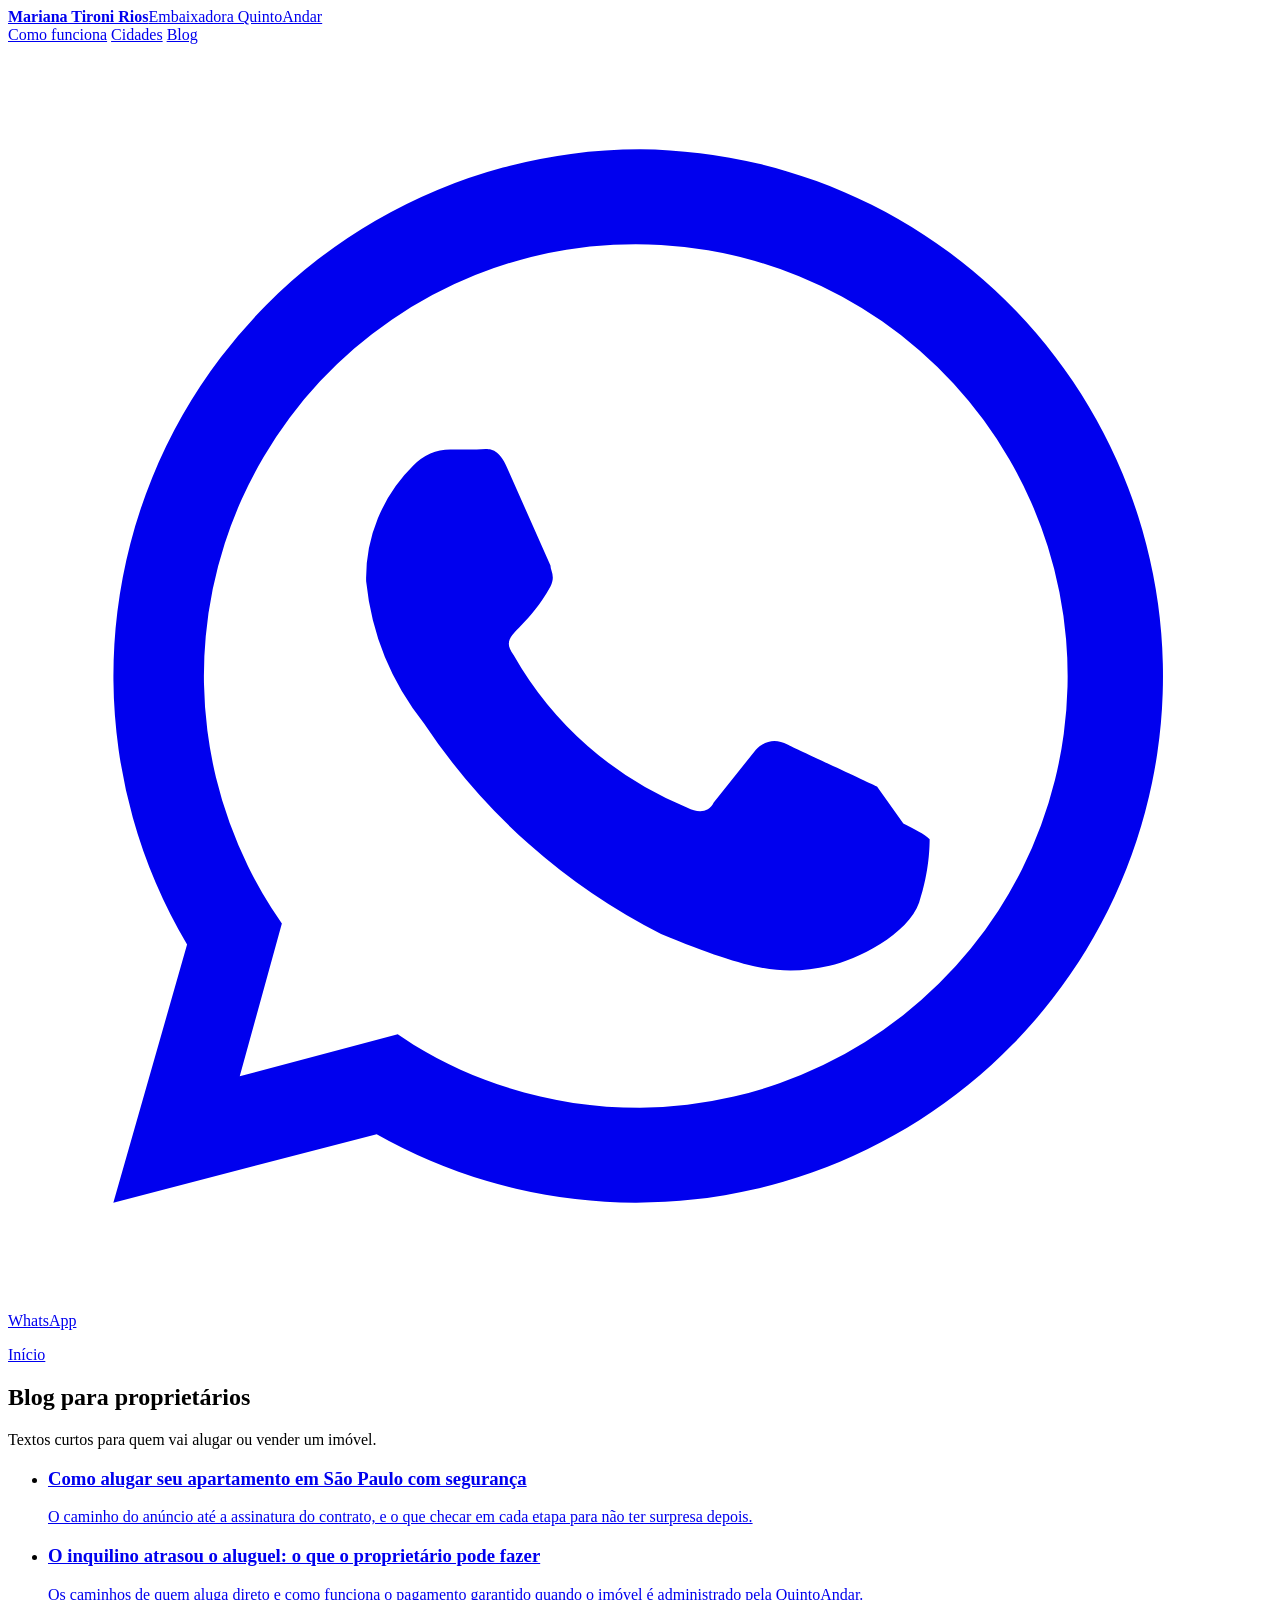
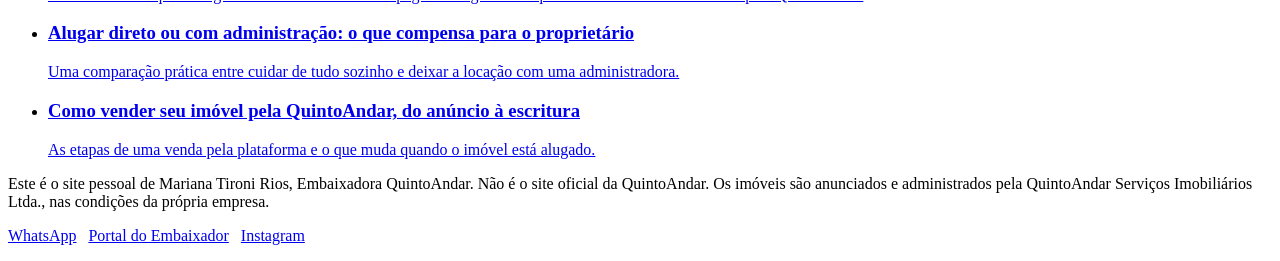
==== index.html @ f1003db9 "Add files via upload" ====
<!DOCTYPE html>
<html lang="pt-BR">
<head>
<meta charset="utf-8">
<meta name="viewport" content="width=device-width, initial-scale=1">
<title>Blog para proprietários | Mariana Tironi</title>
<meta name="description" content="Dicas para alugar ou vender seu imóvel com segurança.">
<link rel="canonical" href="https://marianatironi-imoveis.github.io/blog/">
<meta property="og:type" content="website">
<meta property="og:title" content="Blog para proprietários | Mariana Tironi">
<meta property="og:description" content="Dicas para alugar ou vender seu imóvel com segurança.">
<meta property="og:url" content="https://marianatironi-imoveis.github.io/blog/">
<meta property="og:image" content="https://marianatironi-imoveis.github.io/img/og.jpg">
<meta property="og:locale" content="pt_BR">
<link rel="preconnect" href="https://fonts.googleapis.com">
<link rel="preconnect" href="https://fonts.gstatic.com" crossorigin>
<link href="https://fonts.googleapis.com/css2?family=Poppins:wght@400;600;700&display=swap" rel="stylesheet">
<link rel="stylesheet" href="../css/style.css">
</head>
<body>
<header class="topo">
  <div class="wrap">
    <a class="marca" href="../index.html"><strong>Mariana Tironi Rios</strong><span>Embaixadora QuintoAndar</span></a>
    <nav class="menu" aria-label="Principal">
      <a href="../index.html#como-funciona">Como funciona</a>
      <a href="../index.html#cidades">Cidades</a>
      <a href="../blog/index.html">Blog</a>
      <a class="botao botao-zap" href="https://wa.me/5511995204993?text=Oi%20Mariana%2C%20vi%20seu%20site%20e%20quero%20falar%20sobre%20o%20meu%20im%C3%B3vel." target="_blank" rel="noopener"><svg viewBox="0 0 24 24" aria-hidden="true" fill="currentColor"><path d="M12 2a10 10 0 0 0-8.6 15.1L2 22l5-1.3A10 10 0 1 0 12 2Zm0 18.2c-1.5 0-3-.4-4.3-1.2l-.3-.2-3 .8.8-2.9-.2-.3A8.2 8.2 0 1 1 12 20.2Zm4.5-6.1c-.2-.1-1.5-.7-1.7-.8-.2-.1-.4-.1-.6.1l-.8 1c-.1.2-.3.2-.5.1a6.7 6.7 0 0 1-3.3-2.9c-.3-.4.2-.4.7-1.3.1-.2 0-.3 0-.4l-.8-1.8c-.2-.5-.4-.4-.6-.4h-.5a1 1 0 0 0-.7.3 3 3 0 0 0-.9 2.2 5.2 5.2 0 0 0 1.1 2.7 11.8 11.8 0 0 0 4.5 4c1.7.7 2.3.8 3.2.6.5-.1 1.5-.6 1.7-1.2.2-.6.2-1.1.2-1.2-.1-.1-.3-.2-.5-.3Z"/></svg>WhatsApp</a>
    </nav>
  </div>
</header>
<main>

<section class="pagina">
  <div class="wrap">
    <p class="trilha"><a href="../index.html">Início</a></p>
    <h1>Blog para proprietários</h1>
    <p class="intro">Textos curtos para quem vai alugar ou vender um imóvel.</p>
    <ul class="artigos" style="grid-template-columns:1fr">
      <li><a href="como-alugar-apartamento-sao-paulo.html"><h3>Como alugar seu apartamento em São Paulo com segurança</h3><p>O caminho do anúncio até a assinatura do contrato, e o que checar em cada etapa para não ter surpresa depois.</p></a></li>
      <li><a href="inquilino-atrasou-aluguel-o-que-fazer.html"><h3>O inquilino atrasou o aluguel: o que o proprietário pode fazer</h3><p>Os caminhos de quem aluga direto e como funciona o pagamento garantido quando o imóvel é administrado pela QuintoAndar.</p></a></li>
      <li><a href="alugar-direto-ou-com-administracao.html"><h3>Alugar direto ou com administração: o que compensa para o proprietário</h3><p>Uma comparação prática entre cuidar de tudo sozinho e deixar a locação com uma administradora.</p></a></li>
      <li><a href="como-vender-imovel-quintoandar.html"><h3>Como vender seu imóvel pela QuintoAndar, do anúncio à escritura</h3><p>As etapas de uma venda pela plataforma e o que muda quando o imóvel está alugado.</p></a></li>
    </ul>
  </div>
</section>

</main>
<footer class="rodape">
  <div class="wrap">
    <p>Este é o site pessoal de Mariana Tironi Rios, Embaixadora QuintoAndar. Não é o site oficial da QuintoAndar. Os imóveis são anunciados e administrados pela QuintoAndar Serviços Imobiliários Ltda., nas condições da própria empresa.</p>
    <p><a href="https://wa.me/5511995204993?text=Oi%20Mariana%2C%20vi%20seu%20site%20e%20quero%20falar%20sobre%20o%20meu%20im%C3%B3vel." target="_blank" rel="noopener">WhatsApp</a> &nbsp; <a href="https://portalembaixador.quintoandar.com.br/cartaovisitas/maritironirios-4036252" target="_blank" rel="noopener">Portal do Embaixador</a> &nbsp; <a href="https://www.instagram.com/maritironi.marcadoimob/" target="_blank" rel="noopener">Instagram</a></p>
  </div>
</footer>
</body>
</html>
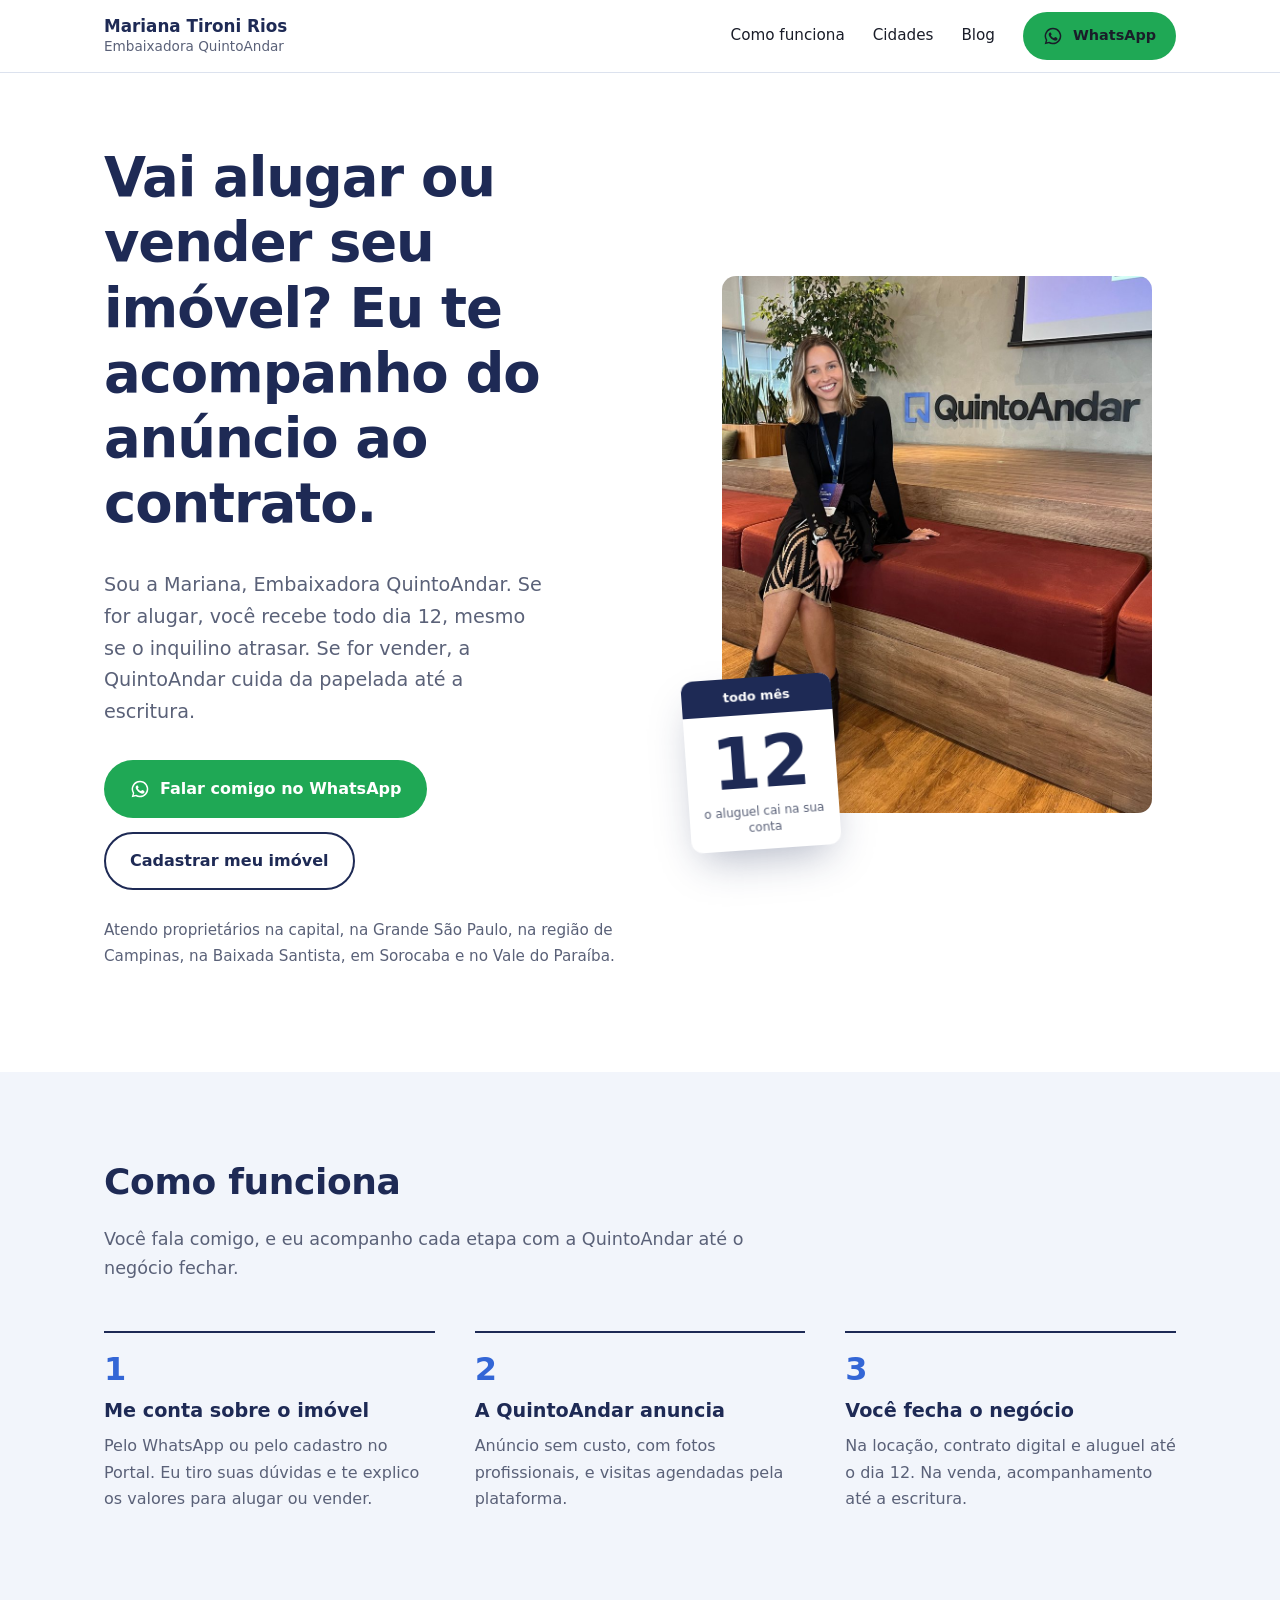
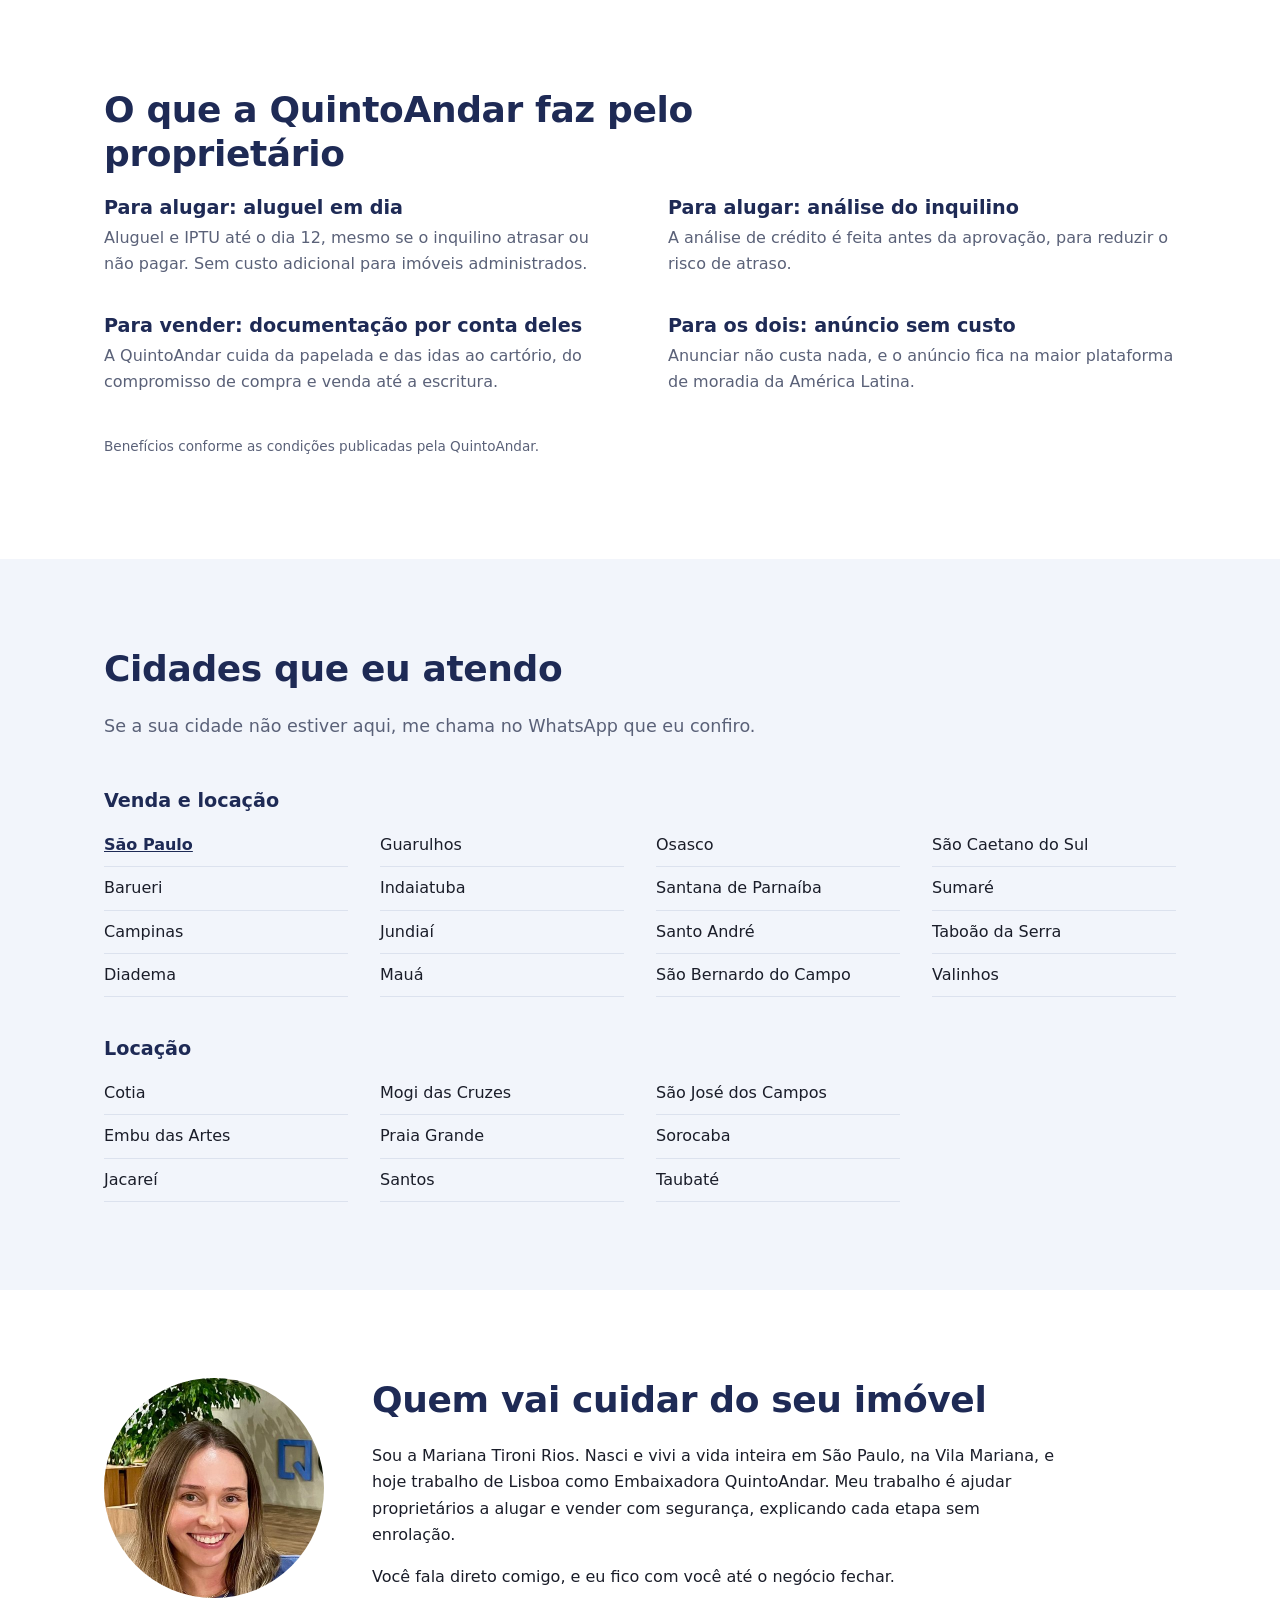
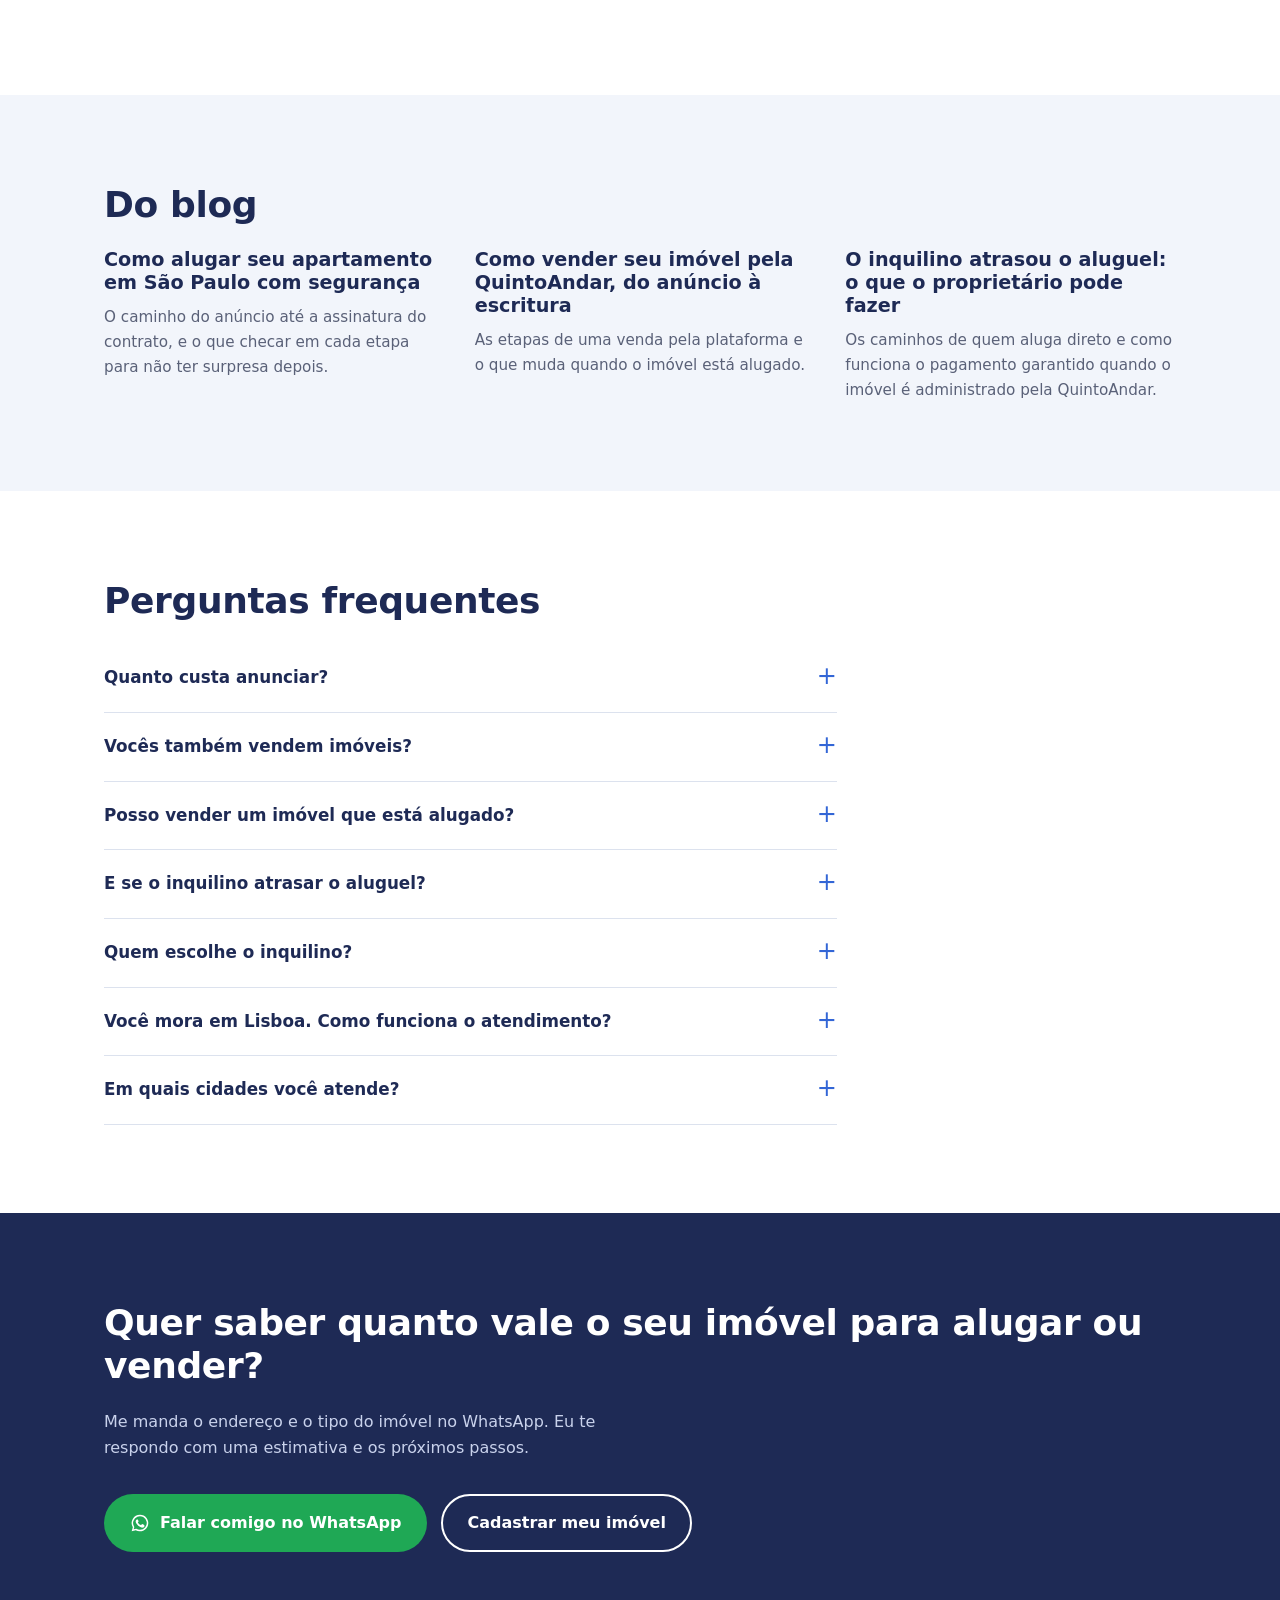
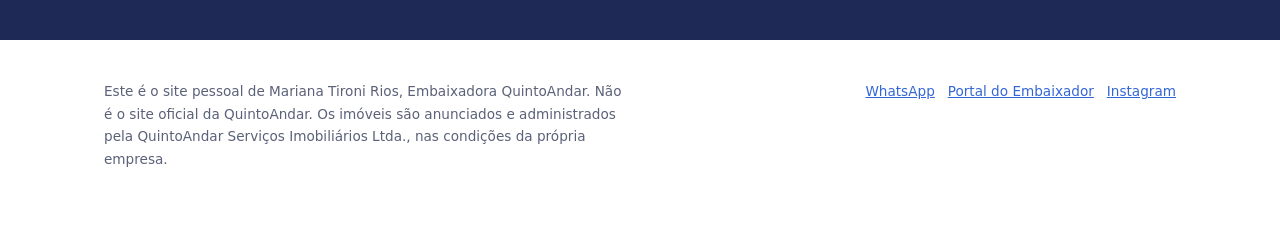
==== commit b6958447: "Add files via upload" ====
--- a/index.html
+++ b/index.html
@@ -3,45 +3,164 @@
 <head>
 <meta charset="utf-8">
 <meta name="viewport" content="width=device-width, initial-scale=1">
-<title>Blog para proprietários | Mariana Tironi</title>
-<meta name="description" content="Dicas para alugar ou vender seu imóvel com segurança.">
-<link rel="canonical" href="https://marianatironi-imoveis.github.io/blog/">
+<title>Alugar ou vender seu imóvel em SP | Mariana, Embaixadora QuintoAndar</title>
+<meta name="description" content="Alugue com pagamento garantido todo dia 12 ou venda com a documentação por conta da QuintoAndar. Atendimento direto pelo WhatsApp com a Mariana, Embaixadora QuintoAndar.">
+<link rel="canonical" href="https://marianatironi-imoveis.github.io/">
 <meta property="og:type" content="website">
-<meta property="og:title" content="Blog para proprietários | Mariana Tironi">
-<meta property="og:description" content="Dicas para alugar ou vender seu imóvel com segurança.">
-<meta property="og:url" content="https://marianatironi-imoveis.github.io/blog/">
-<meta property="og:image" content="https://marianatironi-imoveis.github.io/img/og.jpg">
+<meta property="og:title" content="Alugar ou vender seu imóvel em SP | Mariana, Embaixadora QuintoAndar">
+<meta property="og:description" content="Alugue com pagamento garantido todo dia 12 ou venda com a documentação por conta da QuintoAndar. Atendimento direto pelo WhatsApp com a Mariana, Embaixadora QuintoAndar.">
+<meta property="og:url" content="https://marianatironi-imoveis.github.io/">
+<meta property="og:image" content="https://marianatironi-imoveis.github.io/og.jpg">
 <meta property="og:locale" content="pt_BR">
 <link rel="preconnect" href="https://fonts.googleapis.com">
 <link rel="preconnect" href="https://fonts.gstatic.com" crossorigin>
 <link href="https://fonts.googleapis.com/css2?family=Poppins:wght@400;600;700&display=swap" rel="stylesheet">
-<link rel="stylesheet" href="../css/style.css">
+<link rel="stylesheet" href="style.css">
+<script type="application/ld+json">{"@context": "https://schema.org", "@type": "FAQPage", "mainEntity": [{"@type": "Question", "name": "Quanto custa anunciar?", "acceptedAnswer": {"@type": "Answer", "text": "Anunciar não custa nada, nem para alugar nem para vender. Na locação, a QuintoAndar só cobra depois que o contrato é assinado. Te passo os valores exatos do seu caso antes de qualquer decisão."}}, {"@type": "Question", "name": "Vocês também vendem imóveis?", "acceptedAnswer": {"@type": "Answer", "text": "Sim. Nas cidades de venda e locação da lista, você pode anunciar o imóvel para venda. A QuintoAndar acompanha a negociação e cuida da documentação até a escritura."}}, {"@type": "Question", "name": "Posso vender um imóvel que está alugado?", "acceptedAnswer": {"@type": "Answer", "text": "Pode. A Lei do Inquilinato exige que o inquilino seja avisado por escrito e tenha a preferência de compra nas mesmas condições. Ele tem 30 dias para responder."}}, {"@type": "Question", "name": "E se o inquilino atrasar o aluguel?", "acceptedAnswer": {"@type": "Answer", "text": "Com o imóvel administrado pela QuintoAndar, você recebe o aluguel e o IPTU até o dia 12 de cada mês, mesmo que o inquilino atrase ou não pague. A cobrança fica com a QuintoAndar."}}, {"@type": "Question", "name": "Quem escolhe o inquilino?", "acceptedAnswer": {"@type": "Answer", "text": "A QuintoAndar faz a análise de crédito de quem se interessa pelo imóvel. Você acompanha as propostas e decide."}}, {"@type": "Question", "name": "Você mora em Lisboa. Como funciona o atendimento?", "acceptedAnswer": {"@type": "Answer", "text": "Todo o processo da QuintoAndar é digital, e eu atendo pelo WhatsApp. As fotos, as visitas e a vistoria são feitas pela equipe da QuintoAndar na sua cidade."}}, {"@type": "Question", "name": "Em quais cidades você atende?", "acceptedAnswer": {"@type": "Answer", "text": "No estado de São Paulo: a capital, a Grande São Paulo, a região de Campinas, a Baixada Santista, Sorocaba e o Vale do Paraíba. A lista completa, separada entre venda e locação, está nesta página."}}]}</script>
+<script type="application/ld+json">{"@context": "https://schema.org", "@type": "Person", "name": "Mariana Tironi Rios", "jobTitle": "Embaixadora QuintoAndar", "url": "https://marianatironi-imoveis.github.io/", "image": "https://marianatironi-imoveis.github.io/mariana-rosto.jpg", "sameAs": ["https://www.instagram.com/maritironi.marcadoimob/"], "areaServed": ["São Paulo", "Barueri", "Campinas", "Diadema", "Guarulhos", "Indaiatuba", "Jundiaí", "Mauá", "Osasco", "Santana de Parnaíba", "Santo André", "São Bernardo do Campo", "São Caetano do Sul", "Sumaré", "Taboão da Serra", "Valinhos", "Cotia", "Embu das Artes", "Jacareí", "Mogi das Cruzes", "Praia Grande", "Santos", "São José dos Campos", "Sorocaba", "Taubaté"]}</script>
 </head>
 <body>
 <header class="topo">
   <div class="wrap">
-    <a class="marca" href="../index.html"><strong>Mariana Tironi Rios</strong><span>Embaixadora QuintoAndar</span></a>
+    <a class="marca" href="index.html"><strong>Mariana Tironi Rios</strong><span>Embaixadora QuintoAndar</span></a>
     <nav class="menu" aria-label="Principal">
-      <a href="../index.html#como-funciona">Como funciona</a>
-      <a href="../index.html#cidades">Cidades</a>
-      <a href="../blog/index.html">Blog</a>
+      <a href="index.html#como-funciona">Como funciona</a>
+      <a href="index.html#cidades">Cidades</a>
+      <a href="blog.html">Blog</a>
       <a class="botao botao-zap" href="https://wa.me/5511995204993?text=Oi%20Mariana%2C%20vi%20seu%20site%20e%20quero%20falar%20sobre%20o%20meu%20im%C3%B3vel." target="_blank" rel="noopener"><svg viewBox="0 0 24 24" aria-hidden="true" fill="currentColor"><path d="M12 2a10 10 0 0 0-8.6 15.1L2 22l5-1.3A10 10 0 1 0 12 2Zm0 18.2c-1.5 0-3-.4-4.3-1.2l-.3-.2-3 .8.8-2.9-.2-.3A8.2 8.2 0 1 1 12 20.2Zm4.5-6.1c-.2-.1-1.5-.7-1.7-.8-.2-.1-.4-.1-.6.1l-.8 1c-.1.2-.3.2-.5.1a6.7 6.7 0 0 1-3.3-2.9c-.3-.4.2-.4.7-1.3.1-.2 0-.3 0-.4l-.8-1.8c-.2-.5-.4-.4-.6-.4h-.5a1 1 0 0 0-.7.3 3 3 0 0 0-.9 2.2 5.2 5.2 0 0 0 1.1 2.7 11.8 11.8 0 0 0 4.5 4c1.7.7 2.3.8 3.2.6.5-.1 1.5-.6 1.7-1.2.2-.6.2-1.1.2-1.2-.1-.1-.3-.2-.5-.3Z"/></svg>WhatsApp</a>
     </nav>
   </div>
 </header>
 <main>
 
-<section class="pagina">
+<section class="abertura">
   <div class="wrap">
-    <p class="trilha"><a href="../index.html">Início</a></p>
-    <h1>Blog para proprietários</h1>
-    <p class="intro">Textos curtos para quem vai alugar ou vender um imóvel.</p>
-    <ul class="artigos" style="grid-template-columns:1fr">
-      <li><a href="como-alugar-apartamento-sao-paulo.html"><h3>Como alugar seu apartamento em São Paulo com segurança</h3><p>O caminho do anúncio até a assinatura do contrato, e o que checar em cada etapa para não ter surpresa depois.</p></a></li>
-      <li><a href="inquilino-atrasou-aluguel-o-que-fazer.html"><h3>O inquilino atrasou o aluguel: o que o proprietário pode fazer</h3><p>Os caminhos de quem aluga direto e como funciona o pagamento garantido quando o imóvel é administrado pela QuintoAndar.</p></a></li>
-      <li><a href="alugar-direto-ou-com-administracao.html"><h3>Alugar direto ou com administração: o que compensa para o proprietário</h3><p>Uma comparação prática entre cuidar de tudo sozinho e deixar a locação com uma administradora.</p></a></li>
-      <li><a href="como-vender-imovel-quintoandar.html"><h3>Como vender seu imóvel pela QuintoAndar, do anúncio à escritura</h3><p>As etapas de uma venda pela plataforma e o que muda quando o imóvel está alugado.</p></a></li>
+    <div>
+      <h1>Vai alugar ou vender seu imóvel? Eu te acompanho do anúncio ao contrato.</h1>
+      <p class="lead">Sou a Mariana, Embaixadora QuintoAndar. Se for alugar, você recebe todo dia 12, mesmo se o inquilino atrasar. Se for vender, a QuintoAndar cuida da papelada até a escritura.</p>
+      <div class="acoes">
+      <a class="botao botao-zap" href="https://wa.me/5511995204993?text=Oi%20Mariana%2C%20vi%20seu%20site%20e%20quero%20falar%20sobre%20o%20meu%20im%C3%B3vel." target="_blank" rel="noopener"><svg viewBox="0 0 24 24" aria-hidden="true" fill="currentColor"><path d="M12 2a10 10 0 0 0-8.6 15.1L2 22l5-1.3A10 10 0 1 0 12 2Zm0 18.2c-1.5 0-3-.4-4.3-1.2l-.3-.2-3 .8.8-2.9-.2-.3A8.2 8.2 0 1 1 12 20.2Zm4.5-6.1c-.2-.1-1.5-.7-1.7-.8-.2-.1-.4-.1-.6.1l-.8 1c-.1.2-.3.2-.5.1a6.7 6.7 0 0 1-3.3-2.9c-.3-.4.2-.4.7-1.3.1-.2 0-.3 0-.4l-.8-1.8c-.2-.5-.4-.4-.6-.4h-.5a1 1 0 0 0-.7.3 3 3 0 0 0-.9 2.2 5.2 5.2 0 0 0 1.1 2.7 11.8 11.8 0 0 0 4.5 4c1.7.7 2.3.8 3.2.6.5-.1 1.5-.6 1.7-1.2.2-.6.2-1.1.2-1.2-.1-.1-.3-.2-.5-.3Z"/></svg>Falar comigo no WhatsApp</a>
+      <a class="botao botao-portal" href="https://portalembaixador.quintoandar.com.br/cartaovisitas/maritironirios-4036252" target="_blank" rel="noopener">Cadastrar meu imóvel</a>
+    </div>
+      <p class="quem">Atendo proprietários na capital, na Grande São Paulo, na região de Campinas, na Baixada Santista, em Sorocaba e no Vale do Paraíba.</p>
+    </div>
+    <figure class="retrato">
+      <img src="mariana.jpg" alt="Mariana Tironi Rios, Embaixadora QuintoAndar" width="900" height="1125">
+      <div class="folhinha" aria-hidden="true">
+        <div class="mes">todo mês</div>
+        <div class="dia">12</div>
+        <div class="nota">o aluguel cai na sua conta</div>
+      </div>
+    </figure>
+  </div>
+</section>
+
+<section class="secao secao-nevoa" id="como-funciona">
+  <div class="wrap">
+    <h2>Como funciona</h2>
+    <p class="intro">Você fala comigo, e eu acompanho cada etapa com a QuintoAndar até o negócio fechar.</p>
+    <ol class="passos">
+      <li><h3>Me conta sobre o imóvel</h3><p>Pelo WhatsApp ou pelo cadastro no Portal. Eu tiro suas dúvidas e te explico os valores para alugar ou vender.</p></li>
+      <li><h3>A QuintoAndar anuncia</h3><p>Anúncio sem custo, com fotos profissionais, e visitas agendadas pela plataforma.</p></li>
+      <li><h3>Você fecha o negócio</h3><p>Na locação, contrato digital e aluguel até o dia 12. Na venda, acompanhamento até a escritura.</p></li>
+    </ol>
+  </div>
+</section>
+
+<section class="secao">
+  <div class="wrap">
+    <h2>O que a QuintoAndar faz pelo proprietário</h2>
+    <ul class="beneficios">
+      <li><h3>Para alugar: aluguel em dia</h3><p>Aluguel e IPTU até o dia 12, mesmo se o inquilino atrasar ou não pagar. Sem custo adicional para imóveis administrados.</p></li>
+      <li><h3>Para alugar: análise do inquilino</h3><p>A análise de crédito é feita antes da aprovação, para reduzir o risco de atraso.</p></li>
+      <li><h3>Para vender: documentação por conta deles</h3><p>A QuintoAndar cuida da papelada e das idas ao cartório, do compromisso de compra e venda até a escritura.</p></li>
+      <li><h3>Para os dois: anúncio sem custo</h3><p>Anunciar não custa nada, e o anúncio fica na maior plataforma de moradia da América Latina.</p></li>
     </ul>
+    <p class="fonte">Benefícios conforme as condições publicadas pela QuintoAndar.</p>
+  </div>
+</section>
+
+<section class="secao secao-nevoa" id="cidades">
+  <div class="wrap">
+    <h2>Cidades que eu atendo</h2>
+    <p class="intro">Se a sua cidade não estiver aqui, me chama no WhatsApp que eu confiro.</p>
+    <h3>Venda e locação</h3>
+    <ul class="cidades">
+        <li><a href="sao-paulo.html">São Paulo</a></li>
+        <li>Barueri</li>
+        <li>Campinas</li>
+        <li>Diadema</li>
+        <li>Guarulhos</li>
+        <li>Indaiatuba</li>
+        <li>Jundiaí</li>
+        <li>Mauá</li>
+        <li>Osasco</li>
+        <li>Santana de Parnaíba</li>
+        <li>Santo André</li>
+        <li>São Bernardo do Campo</li>
+        <li>São Caetano do Sul</li>
+        <li>Sumaré</li>
+        <li>Taboão da Serra</li>
+        <li>Valinhos</li>
+    </ul>
+    <h3 style="margin-top:40px">Locação</h3>
+    <ul class="cidades">
+        <li>Cotia</li>
+        <li>Embu das Artes</li>
+        <li>Jacareí</li>
+        <li>Mogi das Cruzes</li>
+        <li>Praia Grande</li>
+        <li>Santos</li>
+        <li>São José dos Campos</li>
+        <li>Sorocaba</li>
+        <li>Taubaté</li>
+    </ul>
+  </div>
+</section>
+
+<section class="secao sobre">
+  <div class="wrap">
+    <img src="mariana-rosto.jpg" alt="" width="220" height="220">
+    <div class="texto">
+      <h2>Quem vai cuidar do seu imóvel</h2>
+      <p>Sou a Mariana Tironi Rios. Nasci e vivi a vida inteira em São Paulo, na Vila Mariana, e hoje trabalho de Lisboa como Embaixadora QuintoAndar. Meu trabalho é ajudar proprietários a alugar e vender com segurança, explicando cada etapa sem enrolação.</p>
+      <p>Você fala direto comigo, e eu fico com você até o negócio fechar.</p>
+    </div>
+  </div>
+</section>
+
+<section class="secao secao-nevoa">
+  <div class="wrap">
+    <h2>Do blog</h2>
+    <ul class="artigos">
+        <li><a href="como-alugar-apartamento-sao-paulo.html"><h3>Como alugar seu apartamento em São Paulo com segurança</h3><p>O caminho do anúncio até a assinatura do contrato, e o que checar em cada etapa para não ter surpresa depois.</p></a></li>
+        <li><a href="como-vender-imovel-quintoandar.html"><h3>Como vender seu imóvel pela QuintoAndar, do anúncio à escritura</h3><p>As etapas de uma venda pela plataforma e o que muda quando o imóvel está alugado.</p></a></li>
+        <li><a href="inquilino-atrasou-aluguel-o-que-fazer.html"><h3>O inquilino atrasou o aluguel: o que o proprietário pode fazer</h3><p>Os caminhos de quem aluga direto e como funciona o pagamento garantido quando o imóvel é administrado pela QuintoAndar.</p></a></li>
+    </ul>
+  </div>
+</section>
+
+<section class="secao perguntas">
+  <div class="wrap">
+    <h2>Perguntas frequentes</h2>
+      <details><summary>Quanto custa anunciar?</summary><p>Anunciar não custa nada, nem para alugar nem para vender. Na locação, a QuintoAndar só cobra depois que o contrato é assinado. Te passo os valores exatos do seu caso antes de qualquer decisão.</p></details>
+      <details><summary>Vocês também vendem imóveis?</summary><p>Sim. Nas cidades de venda e locação da lista, você pode anunciar o imóvel para venda. A QuintoAndar acompanha a negociação e cuida da documentação até a escritura.</p></details>
+      <details><summary>Posso vender um imóvel que está alugado?</summary><p>Pode. A Lei do Inquilinato exige que o inquilino seja avisado por escrito e tenha a preferência de compra nas mesmas condições. Ele tem 30 dias para responder.</p></details>
+      <details><summary>E se o inquilino atrasar o aluguel?</summary><p>Com o imóvel administrado pela QuintoAndar, você recebe o aluguel e o IPTU até o dia 12 de cada mês, mesmo que o inquilino atrase ou não pague. A cobrança fica com a QuintoAndar.</p></details>
+      <details><summary>Quem escolhe o inquilino?</summary><p>A QuintoAndar faz a análise de crédito de quem se interessa pelo imóvel. Você acompanha as propostas e decide.</p></details>
+      <details><summary>Você mora em Lisboa. Como funciona o atendimento?</summary><p>Todo o processo da QuintoAndar é digital, e eu atendo pelo WhatsApp. As fotos, as visitas e a vistoria são feitas pela equipe da QuintoAndar na sua cidade.</p></details>
+      <details><summary>Em quais cidades você atende?</summary><p>No estado de São Paulo: a capital, a Grande São Paulo, a região de Campinas, a Baixada Santista, Sorocaba e o Vale do Paraíba. A lista completa, separada entre venda e locação, está nesta página.</p></details>
+  </div>
+</section>
+
+<section class="final">
+  <div class="wrap">
+    <h2>Quer saber quanto vale o seu imóvel para alugar ou vender?</h2>
+    <p>Me manda o endereço e o tipo do imóvel no WhatsApp. Eu te respondo com uma estimativa e os próximos passos.</p>
+    <div class="acoes">
+      <a class="botao botao-zap" href="https://wa.me/5511995204993?text=Oi%20Mariana%2C%20quero%20saber%20quanto%20vale%20meu%20im%C3%B3vel." target="_blank" rel="noopener"><svg viewBox="0 0 24 24" aria-hidden="true" fill="currentColor"><path d="M12 2a10 10 0 0 0-8.6 15.1L2 22l5-1.3A10 10 0 1 0 12 2Zm0 18.2c-1.5 0-3-.4-4.3-1.2l-.3-.2-3 .8.8-2.9-.2-.3A8.2 8.2 0 1 1 12 20.2Zm4.5-6.1c-.2-.1-1.5-.7-1.7-.8-.2-.1-.4-.1-.6.1l-.8 1c-.1.2-.3.2-.5.1a6.7 6.7 0 0 1-3.3-2.9c-.3-.4.2-.4.7-1.3.1-.2 0-.3 0-.4l-.8-1.8c-.2-.5-.4-.4-.6-.4h-.5a1 1 0 0 0-.7.3 3 3 0 0 0-.9 2.2 5.2 5.2 0 0 0 1.1 2.7 11.8 11.8 0 0 0 4.5 4c1.7.7 2.3.8 3.2.6.5-.1 1.5-.6 1.7-1.2.2-.6.2-1.1.2-1.2-.1-.1-.3-.2-.5-.3Z"/></svg>Falar comigo no WhatsApp</a>
+      <a class="botao botao-portal" href="https://portalembaixador.quintoandar.com.br/cartaovisitas/maritironirios-4036252" target="_blank" rel="noopener">Cadastrar meu imóvel</a>
+    </div>
   </div>
 </section>
 
--- a/style.css
+++ b/style.css
@@ -0,0 +1,172 @@
+/* Paleta: troque --azul pelo azul oficial do material QuintoAndar quando tivermos o hex */
+:root {
+  --marinho: #1E2A55;
+  --azul: #3366D6;
+  --nevoa: #F2F5FB;
+  --linha: #DCE2EE;
+  --tinta: #1A1D29;
+  --cinza: #5A6178;
+  --branco: #FFFFFF;
+  --zap: #1FA855;
+  --raio: 14px;
+  --largura: 1120px;
+}
+
+*, *::before, *::after { box-sizing: border-box; }
+
+html { scroll-behavior: smooth; }
+@media (prefers-reduced-motion: reduce) { html { scroll-behavior: auto; } }
+
+body {
+  margin: 0;
+  font-family: "Poppins", system-ui, sans-serif;
+  font-size: 1rem;
+  line-height: 1.65;
+  color: var(--tinta);
+  background: var(--branco);
+}
+
+img { max-width: 100%; display: block; }
+a { color: var(--azul); }
+a:focus-visible, button:focus-visible, summary:focus-visible {
+  outline: 3px solid var(--azul);
+  outline-offset: 3px;
+  border-radius: 6px;
+}
+
+.wrap { max-width: var(--largura); margin: 0 auto; padding: 0 24px; }
+.texto { max-width: 68ch; }
+
+h1, h2, h3 { font-weight: 600; line-height: 1.2; color: var(--marinho); margin: 0 0 .6em; }
+h1 { font-size: clamp(2rem, 4.6vw, 3.4rem); letter-spacing: -.02em; }
+h2 { font-size: clamp(1.6rem, 3vw, 2.25rem); letter-spacing: -.01em; }
+h3 { font-size: 1.2rem; }
+p { margin: 0 0 1em; }
+
+/* Cabeçalho */
+.topo { border-bottom: 1px solid var(--linha); background: var(--branco); }
+.topo .wrap { display: flex; align-items: center; justify-content: space-between; gap: 24px; min-height: 72px; }
+.marca { text-decoration: none; color: var(--marinho); line-height: 1.2; }
+.marca strong { display: block; font-weight: 600; font-size: 1.05rem; }
+.marca span { font-size: .85rem; color: var(--cinza); }
+.menu { display: flex; align-items: center; gap: 28px; }
+.menu a { color: var(--tinta); text-decoration: none; font-size: .95rem; }
+.menu a:hover { color: var(--azul); }
+@media (max-width: 760px) { .menu a:not(.botao) { display: none; } }
+
+/* Botões */
+.botao {
+  display: inline-flex; align-items: center; gap: 10px;
+  padding: 14px 24px; border-radius: 999px;
+  font-weight: 600; font-size: 1rem; text-decoration: none;
+  border: 2px solid transparent;
+  transition: background-color .15s, color .15s;
+}
+.botao-zap { background: var(--zap); color: var(--branco); }
+.botao-zap:hover { background: #178a45; }
+.botao-portal { background: transparent; color: var(--marinho); border-color: var(--marinho); }
+.botao-portal:hover { background: var(--marinho); color: var(--branco); }
+.menu .botao { padding: 10px 18px; font-size: .9rem; }
+.botao svg { width: 20px; height: 20px; flex: none; }
+
+/* Topo da página */
+.abertura { padding: 72px 0 88px; }
+.abertura .wrap { display: grid; grid-template-columns: 1.1fr .9fr; gap: 64px; align-items: center; }
+.abertura p.lead { font-size: 1.2rem; color: var(--cinza); max-width: 36ch; }
+.acoes { display: flex; flex-wrap: wrap; gap: 14px; margin-top: 32px; }
+.quem { font-size: .95rem; color: var(--cinza); margin-top: 28px; }
+@media (max-width: 860px) {
+  .abertura { padding: 40px 0 64px; }
+  .abertura .wrap { grid-template-columns: 1fr; gap: 48px; }
+}
+
+.retrato { position: relative; margin: 0 24px 40px 0; }
+.retrato img { width: 100%; height: auto; aspect-ratio: 4 / 5; object-fit: cover; border-radius: var(--raio); background: var(--nevoa); }
+
+/* O elemento de destaque: a folhinha do dia 12 */
+.folhinha {
+  position: absolute; left: -36px; bottom: -36px;
+  width: 150px; background: var(--branco);
+  border-radius: 12px; overflow: hidden;
+  box-shadow: 0 18px 40px -12px rgba(30, 42, 85, .35);
+  transform: rotate(-4deg);
+  text-align: center;
+  animation: chega .7s cubic-bezier(.2,.8,.2,1) .3s both;
+}
+.folhinha .mes { background: var(--marinho); color: var(--branco); font-size: .8rem; font-weight: 600; padding: 8px 0; }
+.folhinha .dia { font-size: 4.4rem; font-weight: 700; line-height: 1; color: var(--marinho); padding: 14px 0 4px; }
+.folhinha .nota { font-size: .75rem; color: var(--cinza); padding: 0 12px 14px; line-height: 1.35; }
+@keyframes chega { from { opacity: 0; transform: translateY(16px) rotate(-10deg); } to { opacity: 1; transform: translateY(0) rotate(-4deg); } }
+@media (prefers-reduced-motion: reduce) { .folhinha { animation: none; } }
+@media (max-width: 860px) { .folhinha { left: 12px; bottom: -32px; width: 130px; } .folhinha .dia { font-size: 3.6rem; } }
+
+/* Seções */
+.secao { padding: 88px 0; }
+.secao-nevoa { background: var(--nevoa); }
+.secao > .wrap > h2 { max-width: 24ch; }
+.intro { color: var(--cinza); font-size: 1.1rem; max-width: 60ch; margin-bottom: 48px; }
+
+/* Passos: é uma sequência de verdade, então leva número */
+.passos { list-style: none; padding: 0; margin: 0; display: grid; grid-template-columns: repeat(3, 1fr); gap: 40px; counter-reset: passo; }
+.passos li { counter-increment: passo; border-top: 2px solid var(--marinho); padding-top: 20px; }
+.passos li::before { content: counter(passo); display: block; font-size: 2rem; font-weight: 700; color: var(--azul); line-height: 1; margin-bottom: 14px; }
+.passos p { color: var(--cinza); margin: 0; }
+@media (max-width: 760px) { .passos { grid-template-columns: 1fr; gap: 32px; } }
+
+/* Benefícios: lista em duas colunas, sem cartões */
+.beneficios { list-style: none; padding: 0; margin: 0; display: grid; grid-template-columns: 1fr 1fr; gap: 36px 56px; }
+.beneficios h3 { margin-bottom: .3em; }
+.beneficios p { color: var(--cinza); margin: 0; }
+@media (max-width: 760px) { .beneficios { grid-template-columns: 1fr; } }
+.fonte { font-size: .85rem; color: var(--cinza); margin-top: 40px; }
+
+/* Cidades */
+.cidades { list-style: none; padding: 0; margin: 0; columns: 4 180px; column-gap: 32px; }
+.cidades li { padding: 8px 0; border-bottom: 1px solid var(--linha); break-inside: avoid; }
+.cidades a { color: var(--marinho); font-weight: 600; }
+
+/* Sobre */
+.sobre .wrap { display: grid; grid-template-columns: 220px 1fr; gap: 48px; align-items: start; }
+.sobre img { border-radius: 50%; aspect-ratio: 1; object-fit: cover; width: 220px; height: auto; }
+@media (max-width: 760px) { .sobre .wrap { grid-template-columns: 1fr; } .sobre img { width: 140px; } }
+
+/* Blog */
+.artigos { list-style: none; padding: 0; margin: 0; display: grid; grid-template-columns: repeat(3, 1fr); gap: 40px; }
+.artigos a { text-decoration: none; color: inherit; display: block; }
+.artigos h3 { color: var(--marinho); }
+.artigos a:hover h3 { color: var(--azul); text-decoration: underline; }
+.artigos p { color: var(--cinza); margin: 0; font-size: .95rem; }
+@media (max-width: 860px) { .artigos { grid-template-columns: 1fr; gap: 28px; } }
+
+/* Perguntas */
+.perguntas details { border-bottom: 1px solid var(--linha); padding: 20px 0; max-width: 72ch; }
+.perguntas summary { cursor: pointer; font-weight: 600; color: var(--marinho); font-size: 1.05rem; list-style: none; display: flex; justify-content: space-between; gap: 16px; }
+.perguntas summary::-webkit-details-marker { display: none; }
+.perguntas summary::after { content: "+"; font-weight: 400; font-size: 1.5rem; line-height: 1; color: var(--azul); }
+.perguntas details[open] summary::after { content: "–"; }
+.perguntas details p { margin: 14px 0 0; color: var(--cinza); }
+
+/* Chamada final */
+.final { background: var(--marinho); color: var(--branco); padding: 88px 0; }
+.final h2 { color: var(--branco); }
+.final p { color: #C9D2EC; max-width: 52ch; }
+.final .botao-portal { color: var(--branco); border-color: var(--branco); }
+.final .botao-portal:hover { background: var(--branco); color: var(--marinho); }
+
+/* Rodapé */
+.rodape { padding: 40px 0 56px; font-size: .85rem; color: var(--cinza); }
+.rodape .wrap { display: flex; flex-wrap: wrap; justify-content: space-between; gap: 24px; }
+.rodape p { margin: 0; max-width: 60ch; }
+
+/* Páginas de artigo e cidade */
+.pagina { padding: 56px 0 88px; }
+.pagina .wrap { max-width: 760px; }
+.pagina h1 { font-size: clamp(1.9rem, 4vw, 2.8rem); }
+.pagina h2 { font-size: 1.5rem; margin-top: 1.8em; }
+.pagina .meta { color: var(--cinza); font-size: .9rem; margin-bottom: 32px; }
+.pagina ul, .pagina ol { padding-left: 1.2em; }
+.pagina li { margin-bottom: .5em; }
+.caixa { background: var(--nevoa); border-radius: var(--raio); padding: 28px; margin: 40px 0; }
+.caixa h2 { margin-top: 0; font-size: 1.3rem; }
+.trilha { font-size: .9rem; margin-bottom: 24px; }
+.trilha a { color: var(--cinza); }
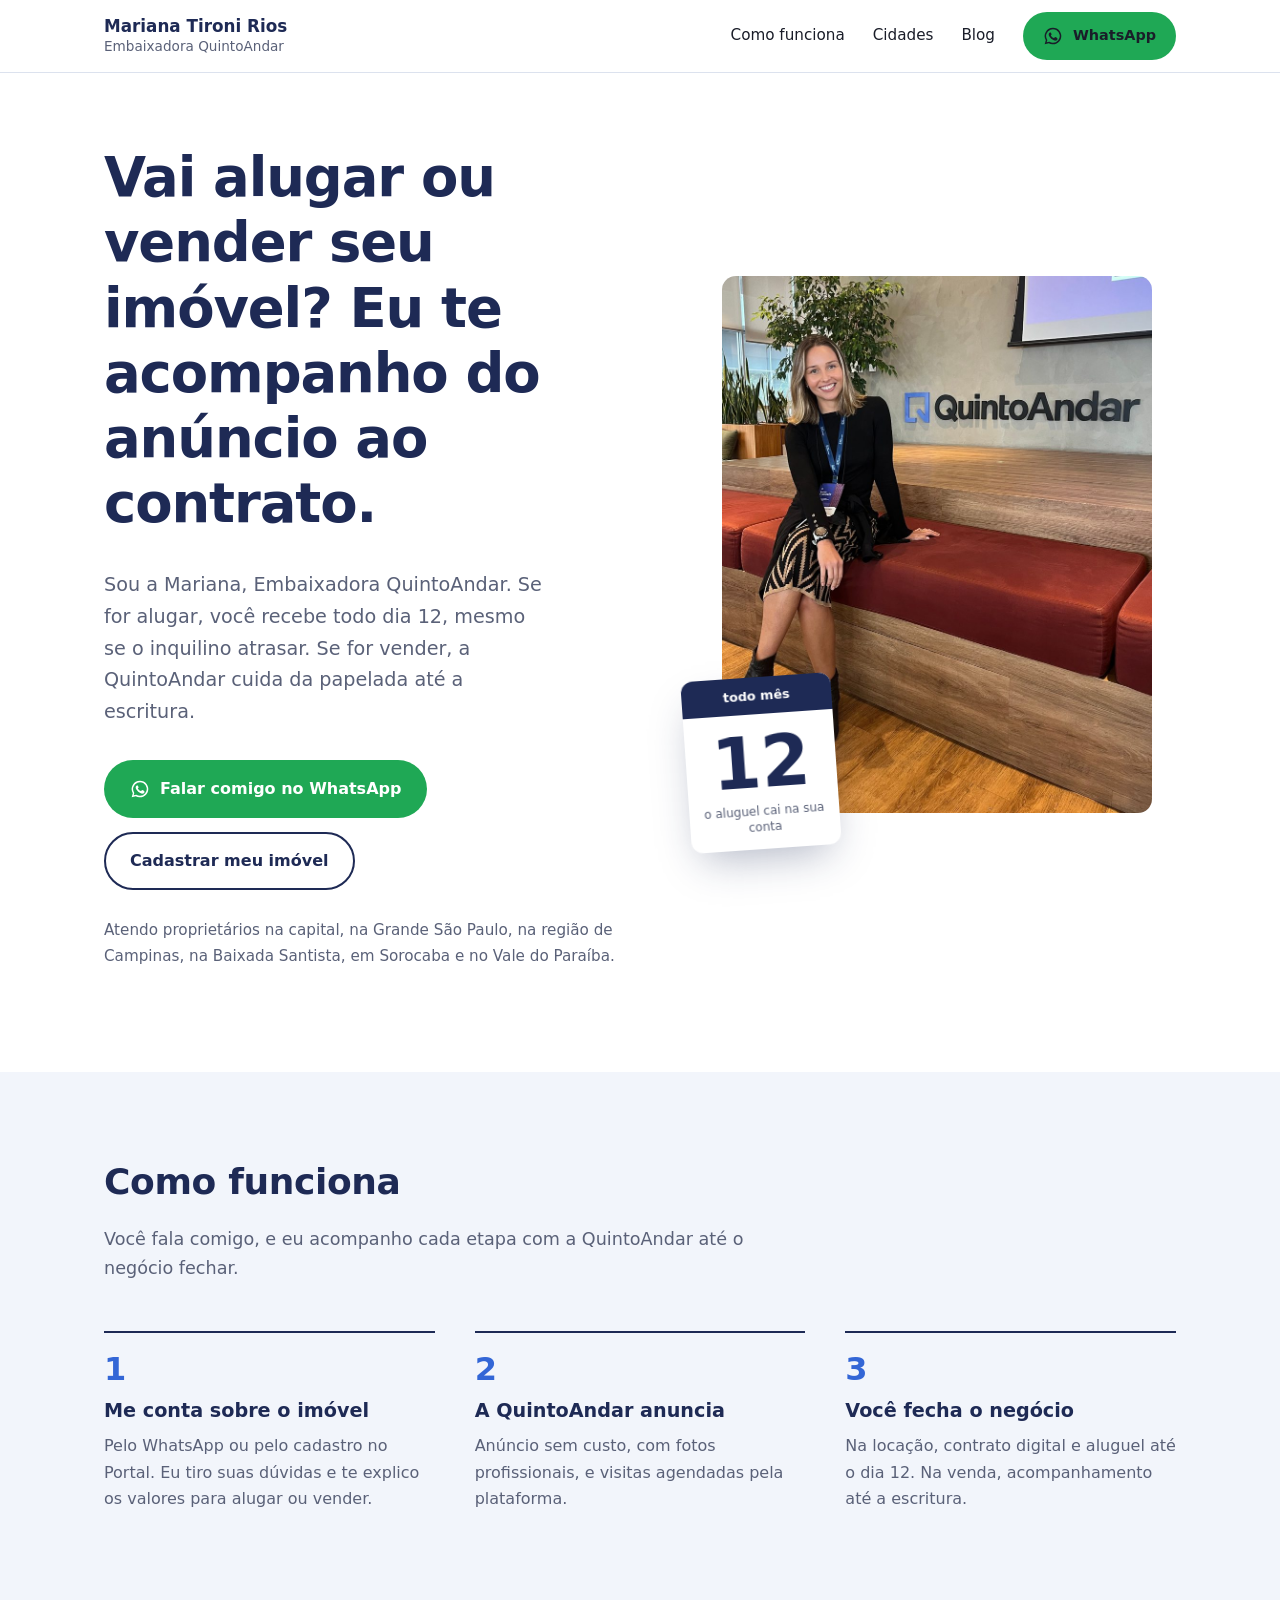
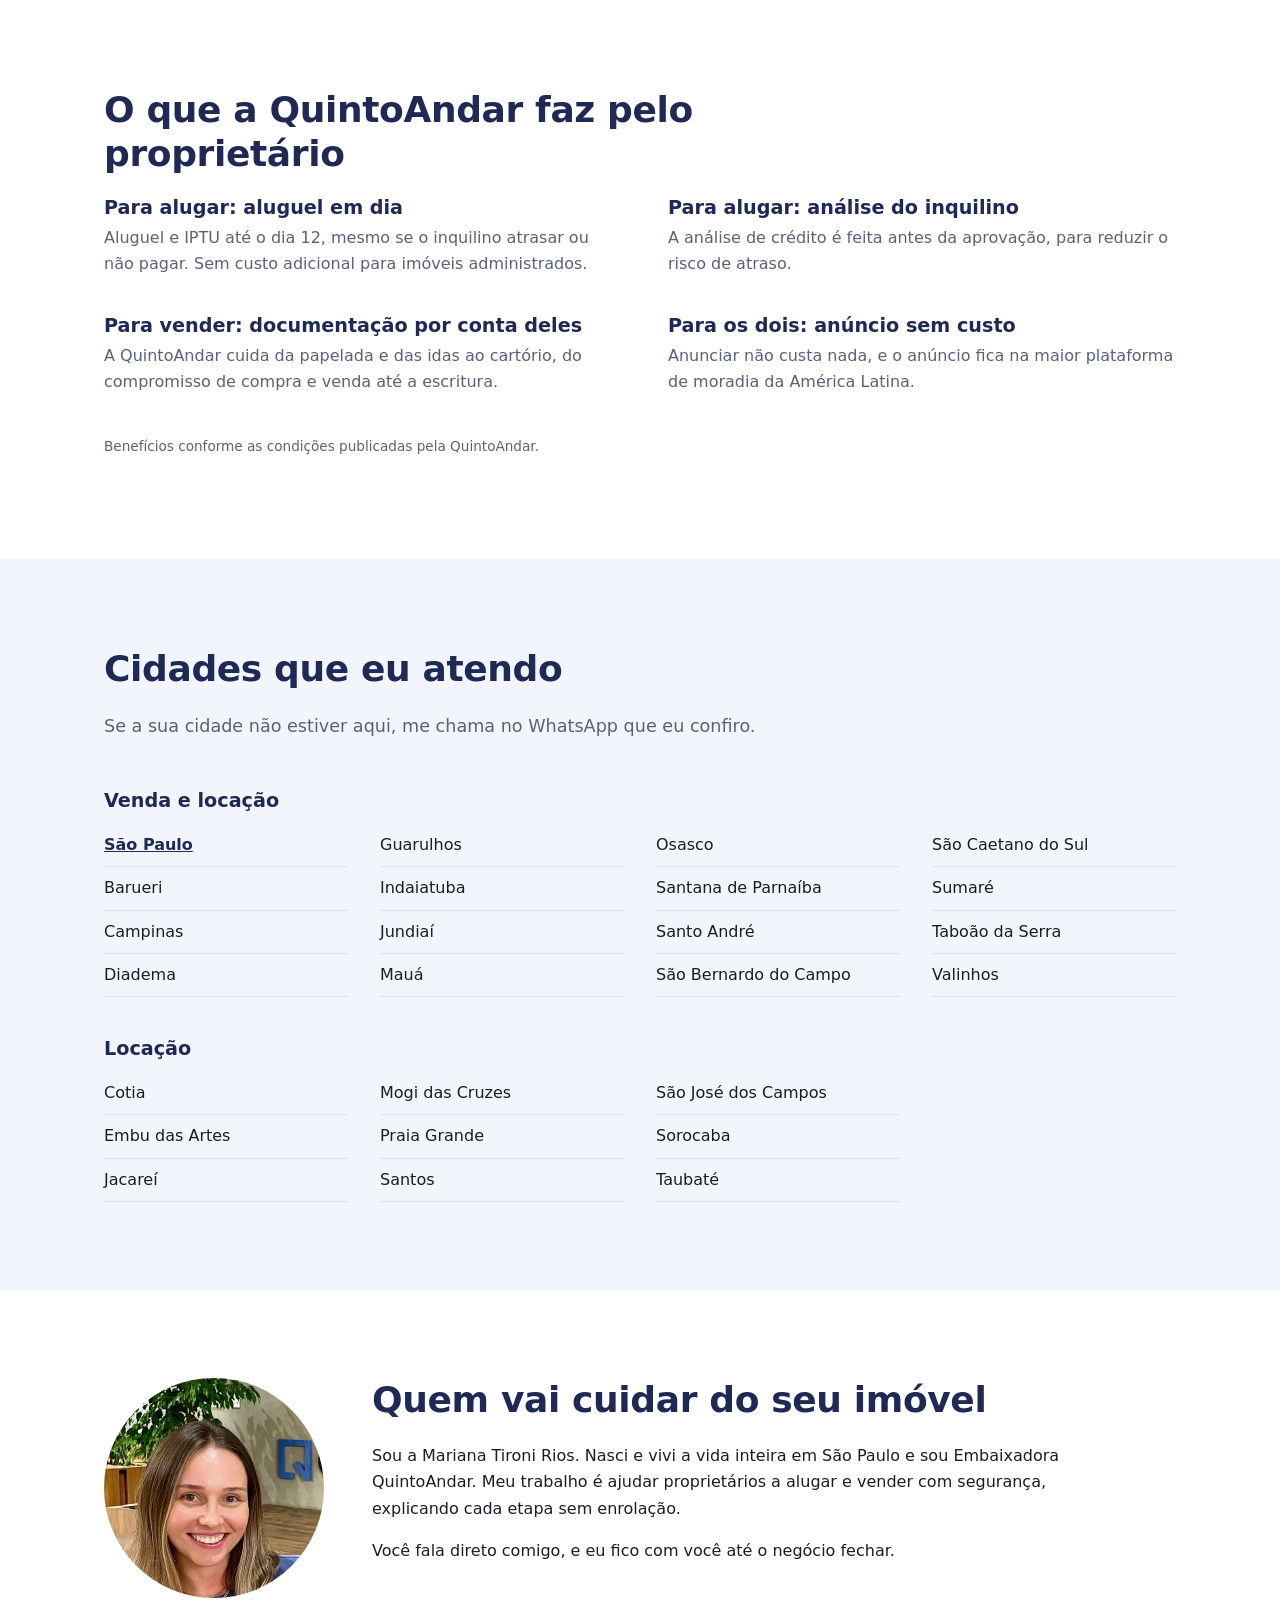
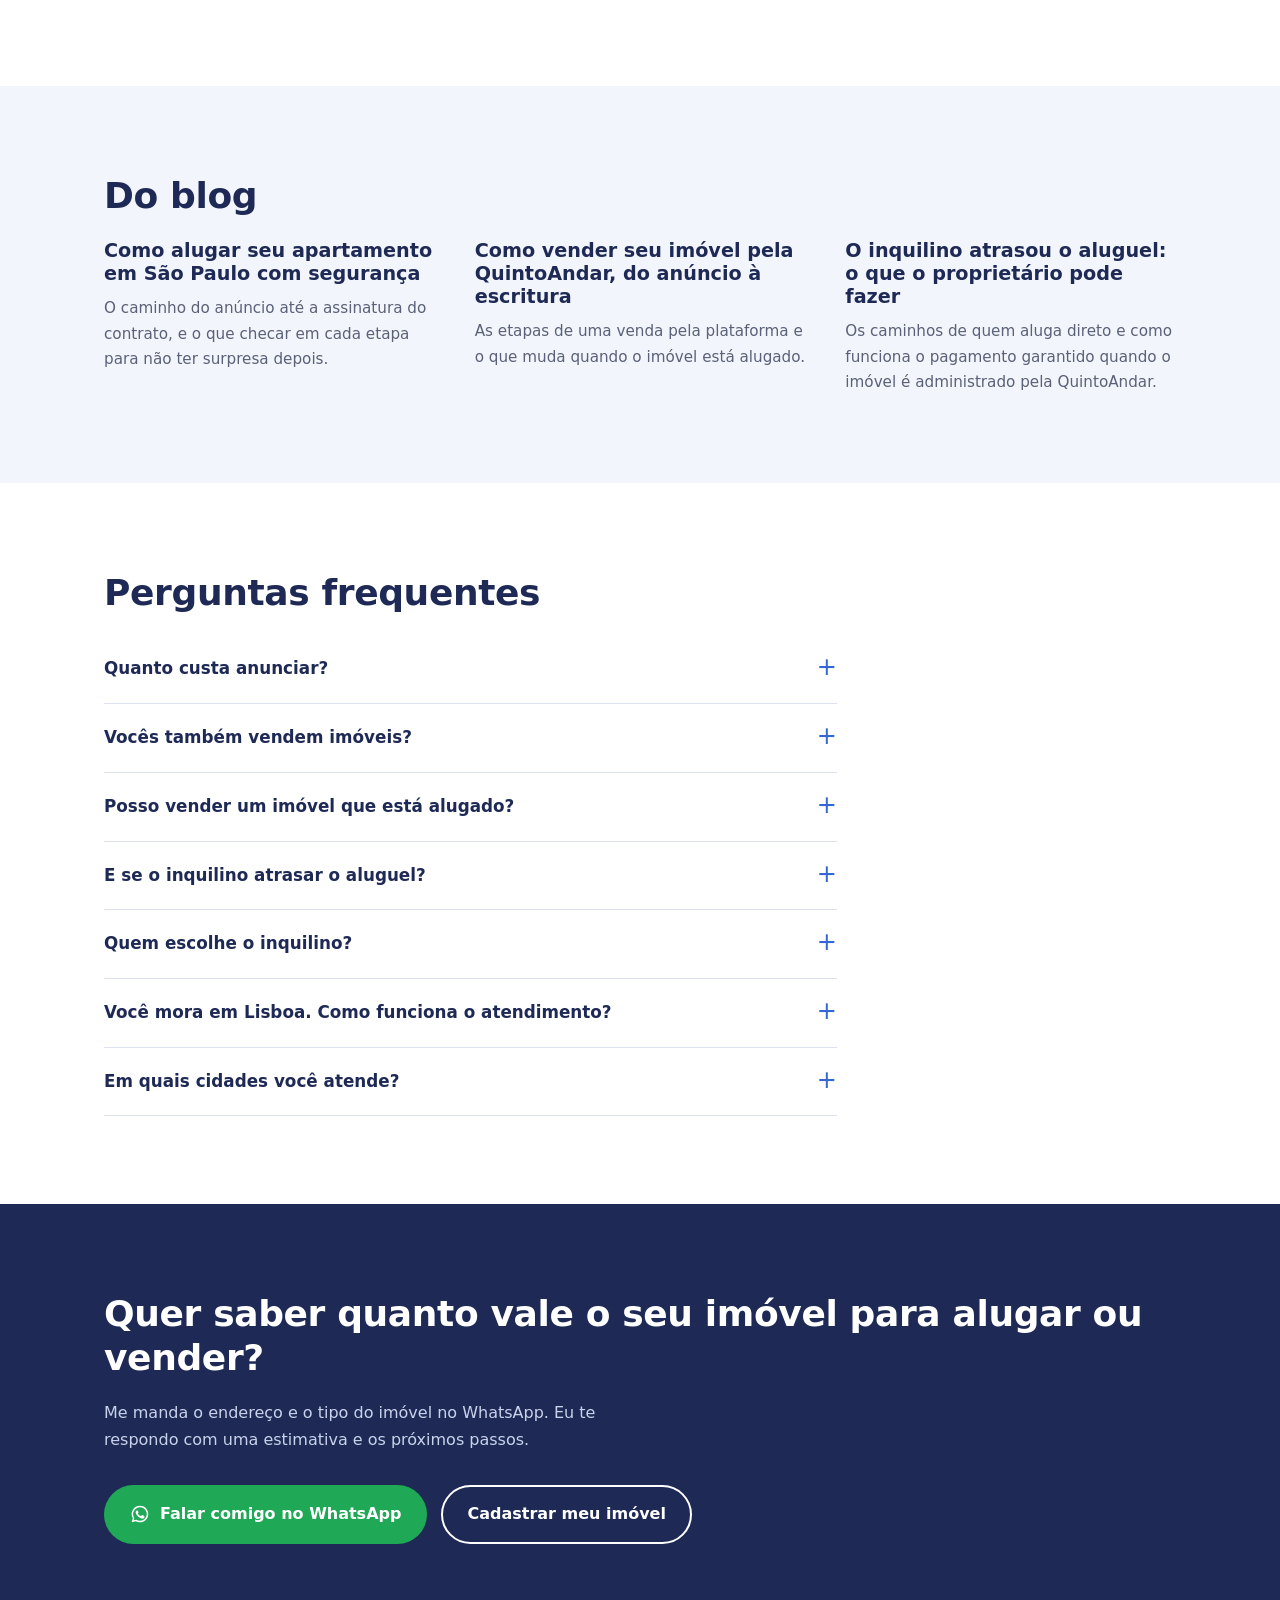
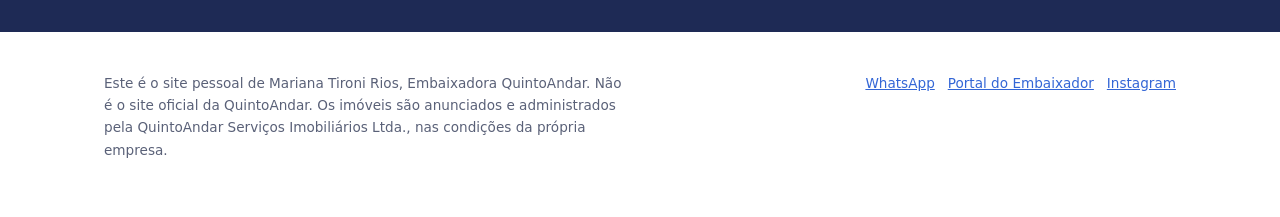
==== commit 04c776e8: "Add files via upload" ====
--- a/index.html
+++ b/index.html
@@ -123,7 +123,7 @@
     <img src="mariana-rosto.jpg" alt="" width="220" height="220">
     <div class="texto">
       <h2>Quem vai cuidar do seu imóvel</h2>
-      <p>Sou a Mariana Tironi Rios. Nasci e vivi a vida inteira em São Paulo, na Vila Mariana, e hoje trabalho de Lisboa como Embaixadora QuintoAndar. Meu trabalho é ajudar proprietários a alugar e vender com segurança, explicando cada etapa sem enrolação.</p>
+      <p>Sou a Mariana Tironi Rios. Nasci e vivi a vida inteira em São Paulo e sou Embaixadora QuintoAndar. Meu trabalho é ajudar proprietários a alugar e vender com segurança, explicando cada etapa sem enrolação.</p>
       <p>Você fala direto comigo, e eu fico com você até o negócio fechar.</p>
     </div>
   </div>
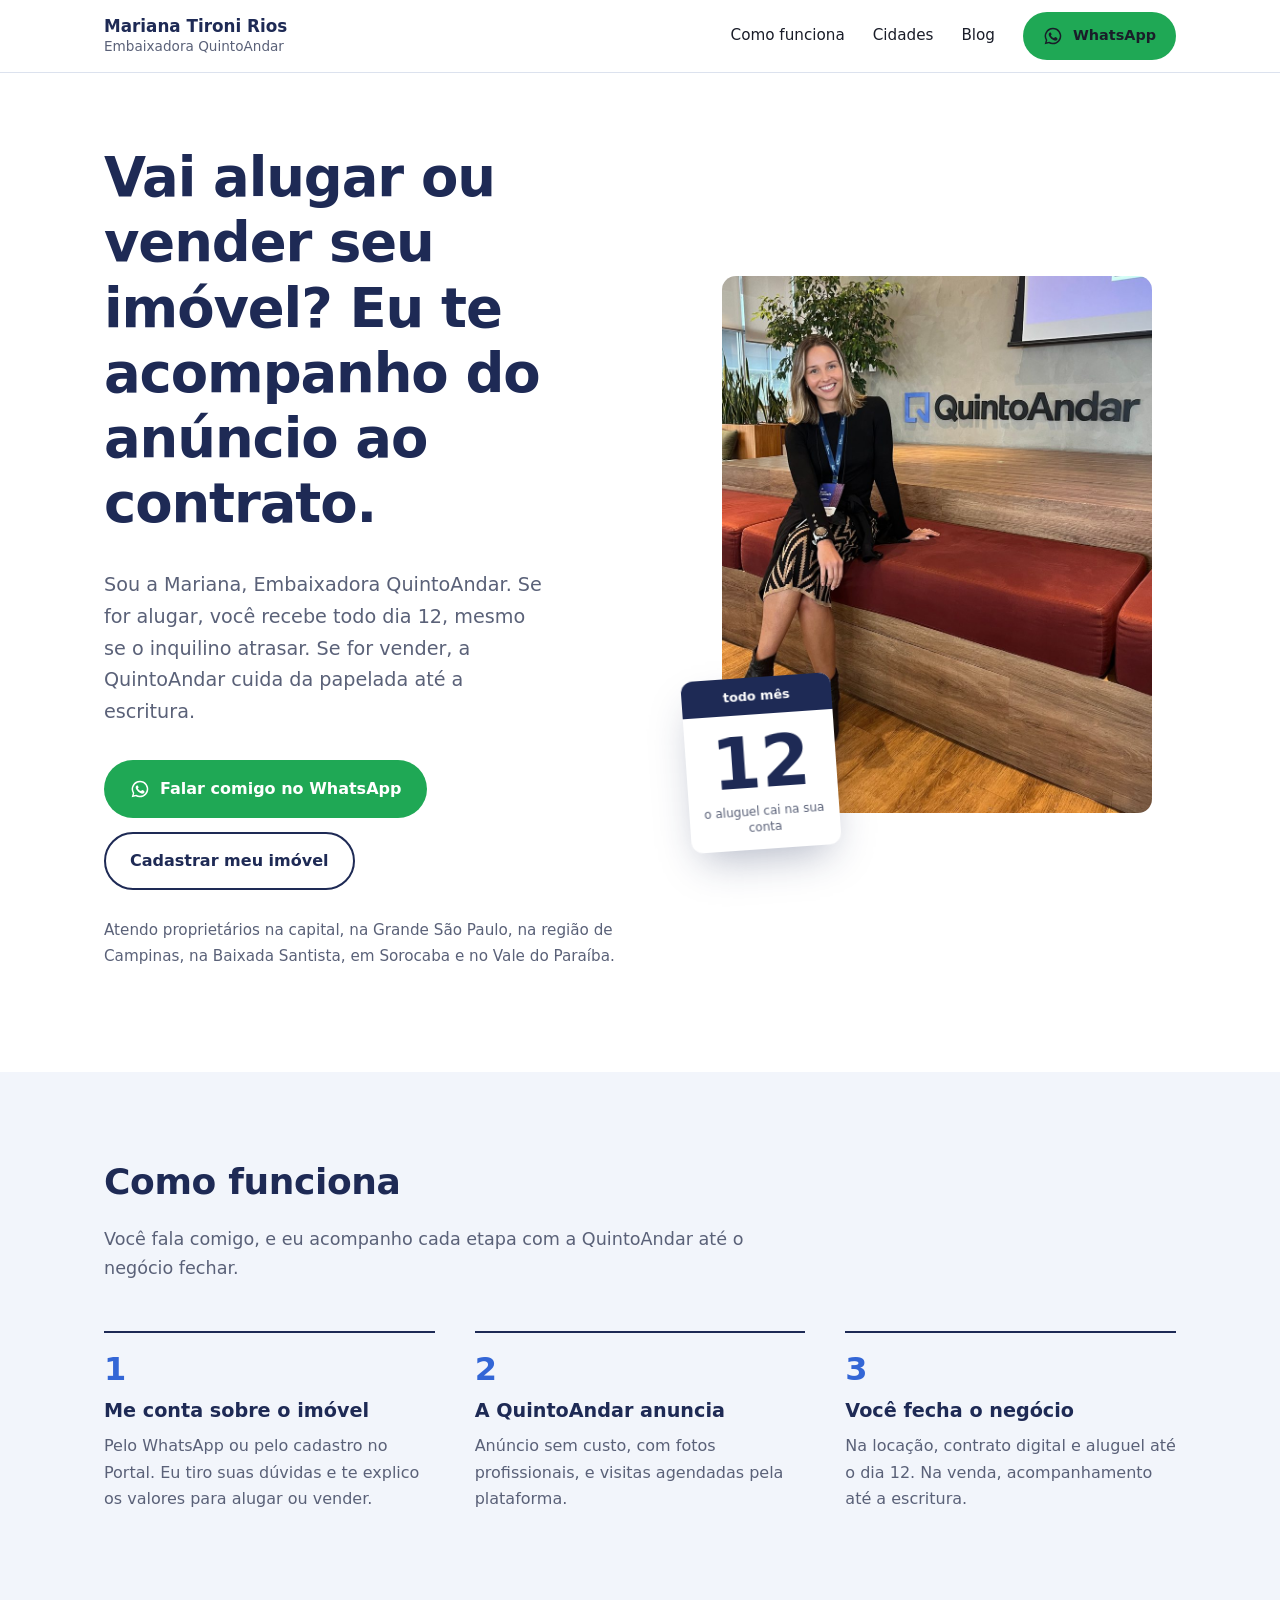
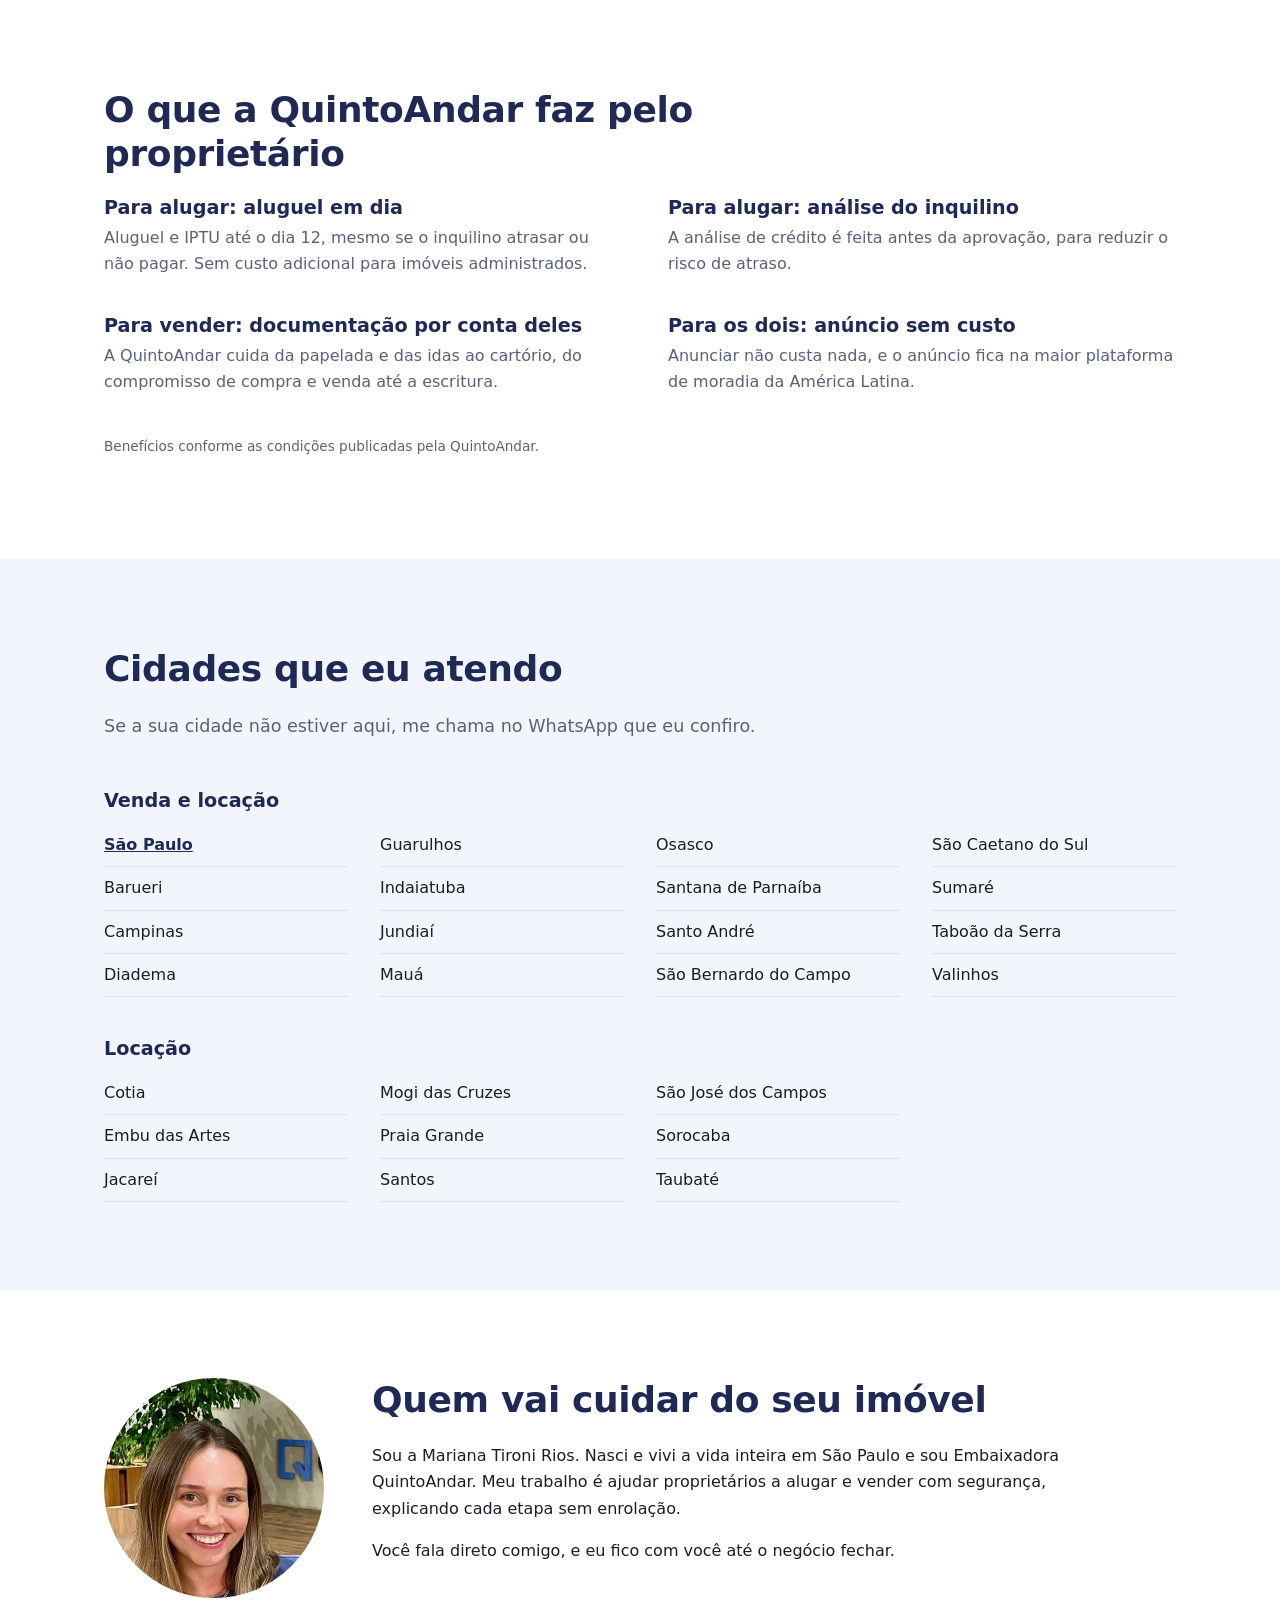
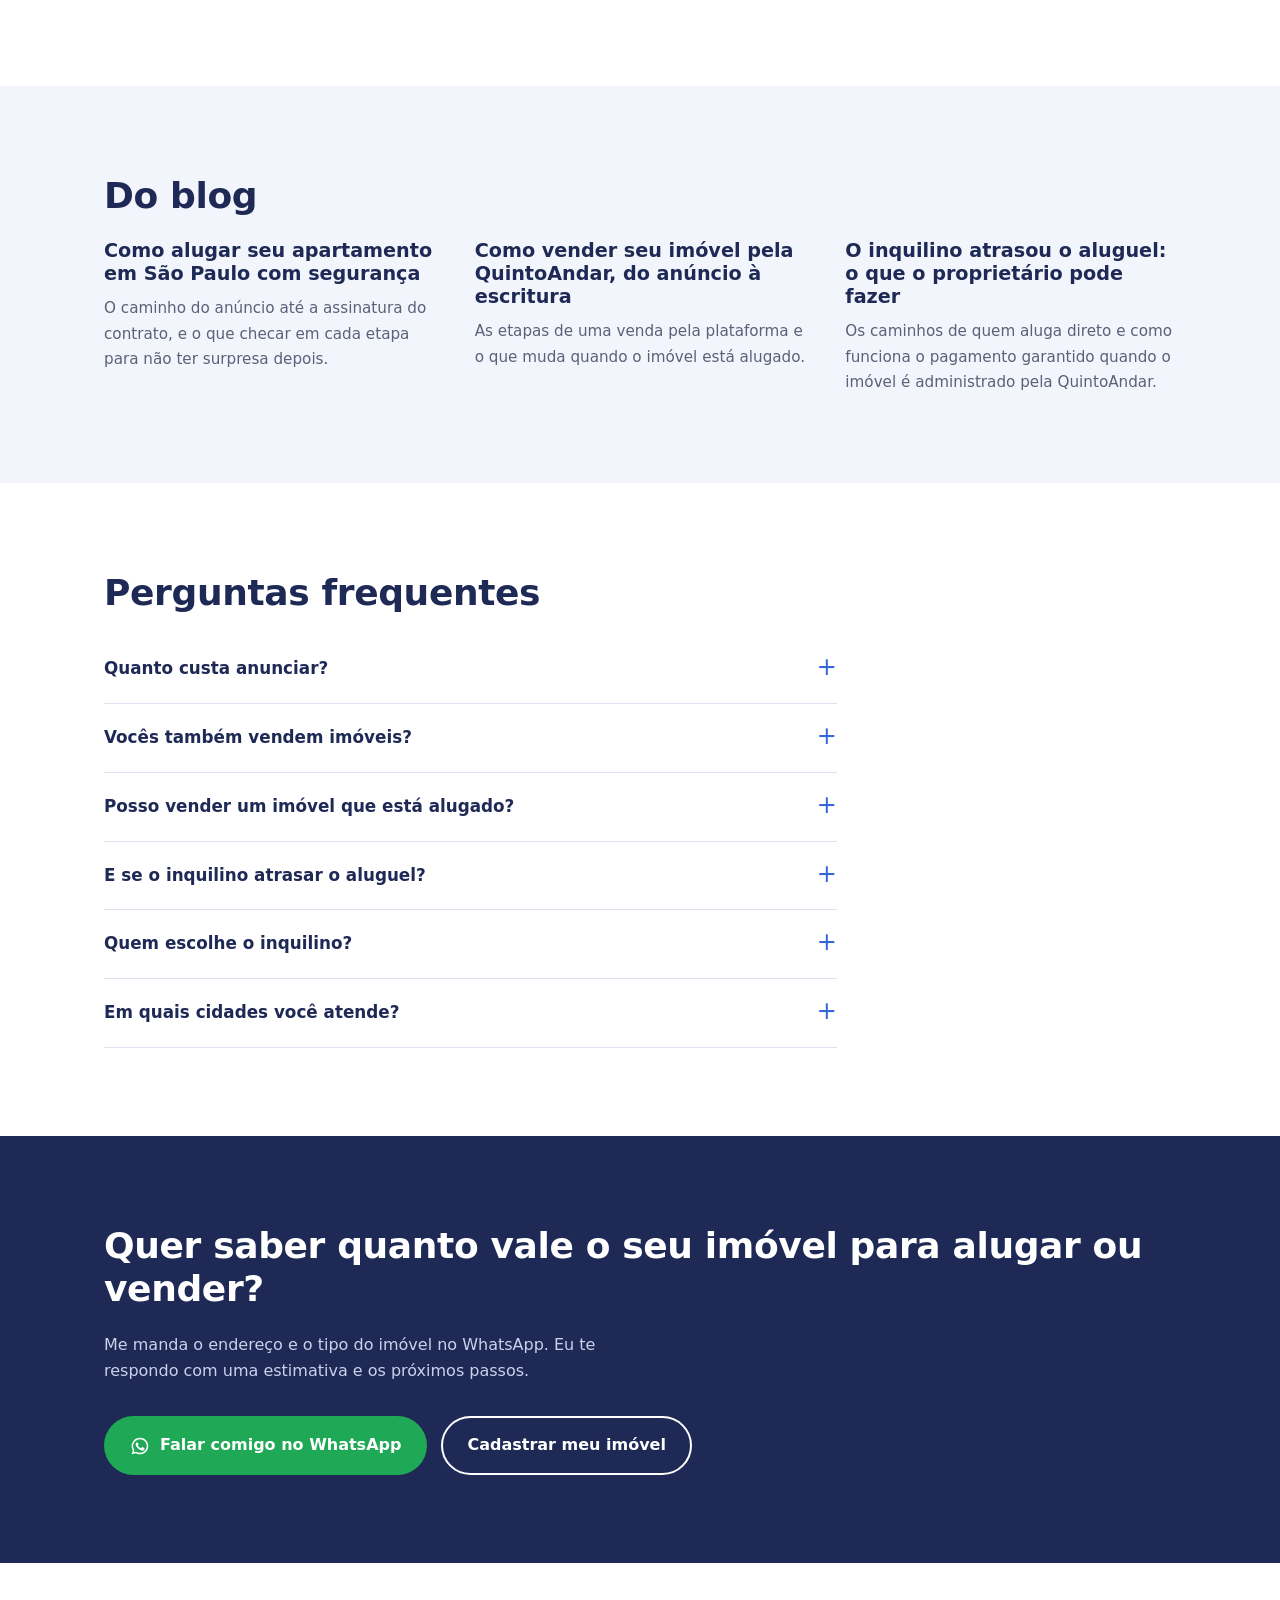
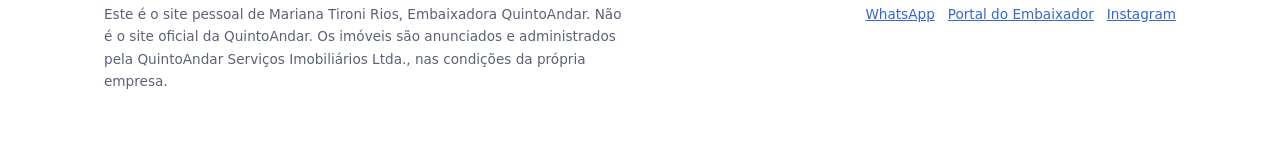
==== commit b98ce524: "Add files via upload" ====
--- a/index.html
+++ b/index.html
@@ -16,7 +16,7 @@
 <link rel="preconnect" href="https://fonts.gstatic.com" crossorigin>
 <link href="https://fonts.googleapis.com/css2?family=Poppins:wght@400;600;700&display=swap" rel="stylesheet">
 <link rel="stylesheet" href="style.css">
-<script type="application/ld+json">{"@context": "https://schema.org", "@type": "FAQPage", "mainEntity": [{"@type": "Question", "name": "Quanto custa anunciar?", "acceptedAnswer": {"@type": "Answer", "text": "Anunciar não custa nada, nem para alugar nem para vender. Na locação, a QuintoAndar só cobra depois que o contrato é assinado. Te passo os valores exatos do seu caso antes de qualquer decisão."}}, {"@type": "Question", "name": "Vocês também vendem imóveis?", "acceptedAnswer": {"@type": "Answer", "text": "Sim. Nas cidades de venda e locação da lista, você pode anunciar o imóvel para venda. A QuintoAndar acompanha a negociação e cuida da documentação até a escritura."}}, {"@type": "Question", "name": "Posso vender um imóvel que está alugado?", "acceptedAnswer": {"@type": "Answer", "text": "Pode. A Lei do Inquilinato exige que o inquilino seja avisado por escrito e tenha a preferência de compra nas mesmas condições. Ele tem 30 dias para responder."}}, {"@type": "Question", "name": "E se o inquilino atrasar o aluguel?", "acceptedAnswer": {"@type": "Answer", "text": "Com o imóvel administrado pela QuintoAndar, você recebe o aluguel e o IPTU até o dia 12 de cada mês, mesmo que o inquilino atrase ou não pague. A cobrança fica com a QuintoAndar."}}, {"@type": "Question", "name": "Quem escolhe o inquilino?", "acceptedAnswer": {"@type": "Answer", "text": "A QuintoAndar faz a análise de crédito de quem se interessa pelo imóvel. Você acompanha as propostas e decide."}}, {"@type": "Question", "name": "Você mora em Lisboa. Como funciona o atendimento?", "acceptedAnswer": {"@type": "Answer", "text": "Todo o processo da QuintoAndar é digital, e eu atendo pelo WhatsApp. As fotos, as visitas e a vistoria são feitas pela equipe da QuintoAndar na sua cidade."}}, {"@type": "Question", "name": "Em quais cidades você atende?", "acceptedAnswer": {"@type": "Answer", "text": "No estado de São Paulo: a capital, a Grande São Paulo, a região de Campinas, a Baixada Santista, Sorocaba e o Vale do Paraíba. A lista completa, separada entre venda e locação, está nesta página."}}]}</script>
+<script type="application/ld+json">{"@context": "https://schema.org", "@type": "FAQPage", "mainEntity": [{"@type": "Question", "name": "Quanto custa anunciar?", "acceptedAnswer": {"@type": "Answer", "text": "Anunciar não custa nada, nem para alugar nem para vender. Na locação, a QuintoAndar só cobra depois que o contrato é assinado. Te passo os valores exatos do seu caso antes de qualquer decisão."}}, {"@type": "Question", "name": "Vocês também vendem imóveis?", "acceptedAnswer": {"@type": "Answer", "text": "Sim. Nas cidades de venda e locação da lista, você pode anunciar o imóvel para venda. A QuintoAndar acompanha a negociação e cuida da documentação até a escritura."}}, {"@type": "Question", "name": "Posso vender um imóvel que está alugado?", "acceptedAnswer": {"@type": "Answer", "text": "Pode. A Lei do Inquilinato exige que o inquilino seja avisado por escrito e tenha a preferência de compra nas mesmas condições. Ele tem 30 dias para responder."}}, {"@type": "Question", "name": "E se o inquilino atrasar o aluguel?", "acceptedAnswer": {"@type": "Answer", "text": "Com o imóvel administrado pela QuintoAndar, você recebe o aluguel e o IPTU até o dia 12 de cada mês, mesmo que o inquilino atrase ou não pague. A cobrança fica com a QuintoAndar."}}, {"@type": "Question", "name": "Quem escolhe o inquilino?", "acceptedAnswer": {"@type": "Answer", "text": "A QuintoAndar faz a análise de crédito de quem se interessa pelo imóvel. Você acompanha as propostas e decide."}}, {"@type": "Question", "name": "Em quais cidades você atende?", "acceptedAnswer": {"@type": "Answer", "text": "No estado de São Paulo: a capital, a Grande São Paulo, a região de Campinas, a Baixada Santista, Sorocaba e o Vale do Paraíba. A lista completa, separada entre venda e locação, está nesta página."}}]}</script>
 <script type="application/ld+json">{"@context": "https://schema.org", "@type": "Person", "name": "Mariana Tironi Rios", "jobTitle": "Embaixadora QuintoAndar", "url": "https://marianatironi-imoveis.github.io/", "image": "https://marianatironi-imoveis.github.io/mariana-rosto.jpg", "sameAs": ["https://www.instagram.com/maritironi.marcadoimob/"], "areaServed": ["São Paulo", "Barueri", "Campinas", "Diadema", "Guarulhos", "Indaiatuba", "Jundiaí", "Mauá", "Osasco", "Santana de Parnaíba", "Santo André", "São Bernardo do Campo", "São Caetano do Sul", "Sumaré", "Taboão da Serra", "Valinhos", "Cotia", "Embu das Artes", "Jacareí", "Mogi das Cruzes", "Praia Grande", "Santos", "São José dos Campos", "Sorocaba", "Taubaté"]}</script>
 </head>
 <body>
@@ -148,7 +148,6 @@
       <details><summary>Posso vender um imóvel que está alugado?</summary><p>Pode. A Lei do Inquilinato exige que o inquilino seja avisado por escrito e tenha a preferência de compra nas mesmas condições. Ele tem 30 dias para responder.</p></details>
       <details><summary>E se o inquilino atrasar o aluguel?</summary><p>Com o imóvel administrado pela QuintoAndar, você recebe o aluguel e o IPTU até o dia 12 de cada mês, mesmo que o inquilino atrase ou não pague. A cobrança fica com a QuintoAndar.</p></details>
       <details><summary>Quem escolhe o inquilino?</summary><p>A QuintoAndar faz a análise de crédito de quem se interessa pelo imóvel. Você acompanha as propostas e decide.</p></details>
-      <details><summary>Você mora em Lisboa. Como funciona o atendimento?</summary><p>Todo o processo da QuintoAndar é digital, e eu atendo pelo WhatsApp. As fotos, as visitas e a vistoria são feitas pela equipe da QuintoAndar na sua cidade.</p></details>
       <details><summary>Em quais cidades você atende?</summary><p>No estado de São Paulo: a capital, a Grande São Paulo, a região de Campinas, a Baixada Santista, Sorocaba e o Vale do Paraíba. A lista completa, separada entre venda e locação, está nesta página.</p></details>
   </div>
 </section>
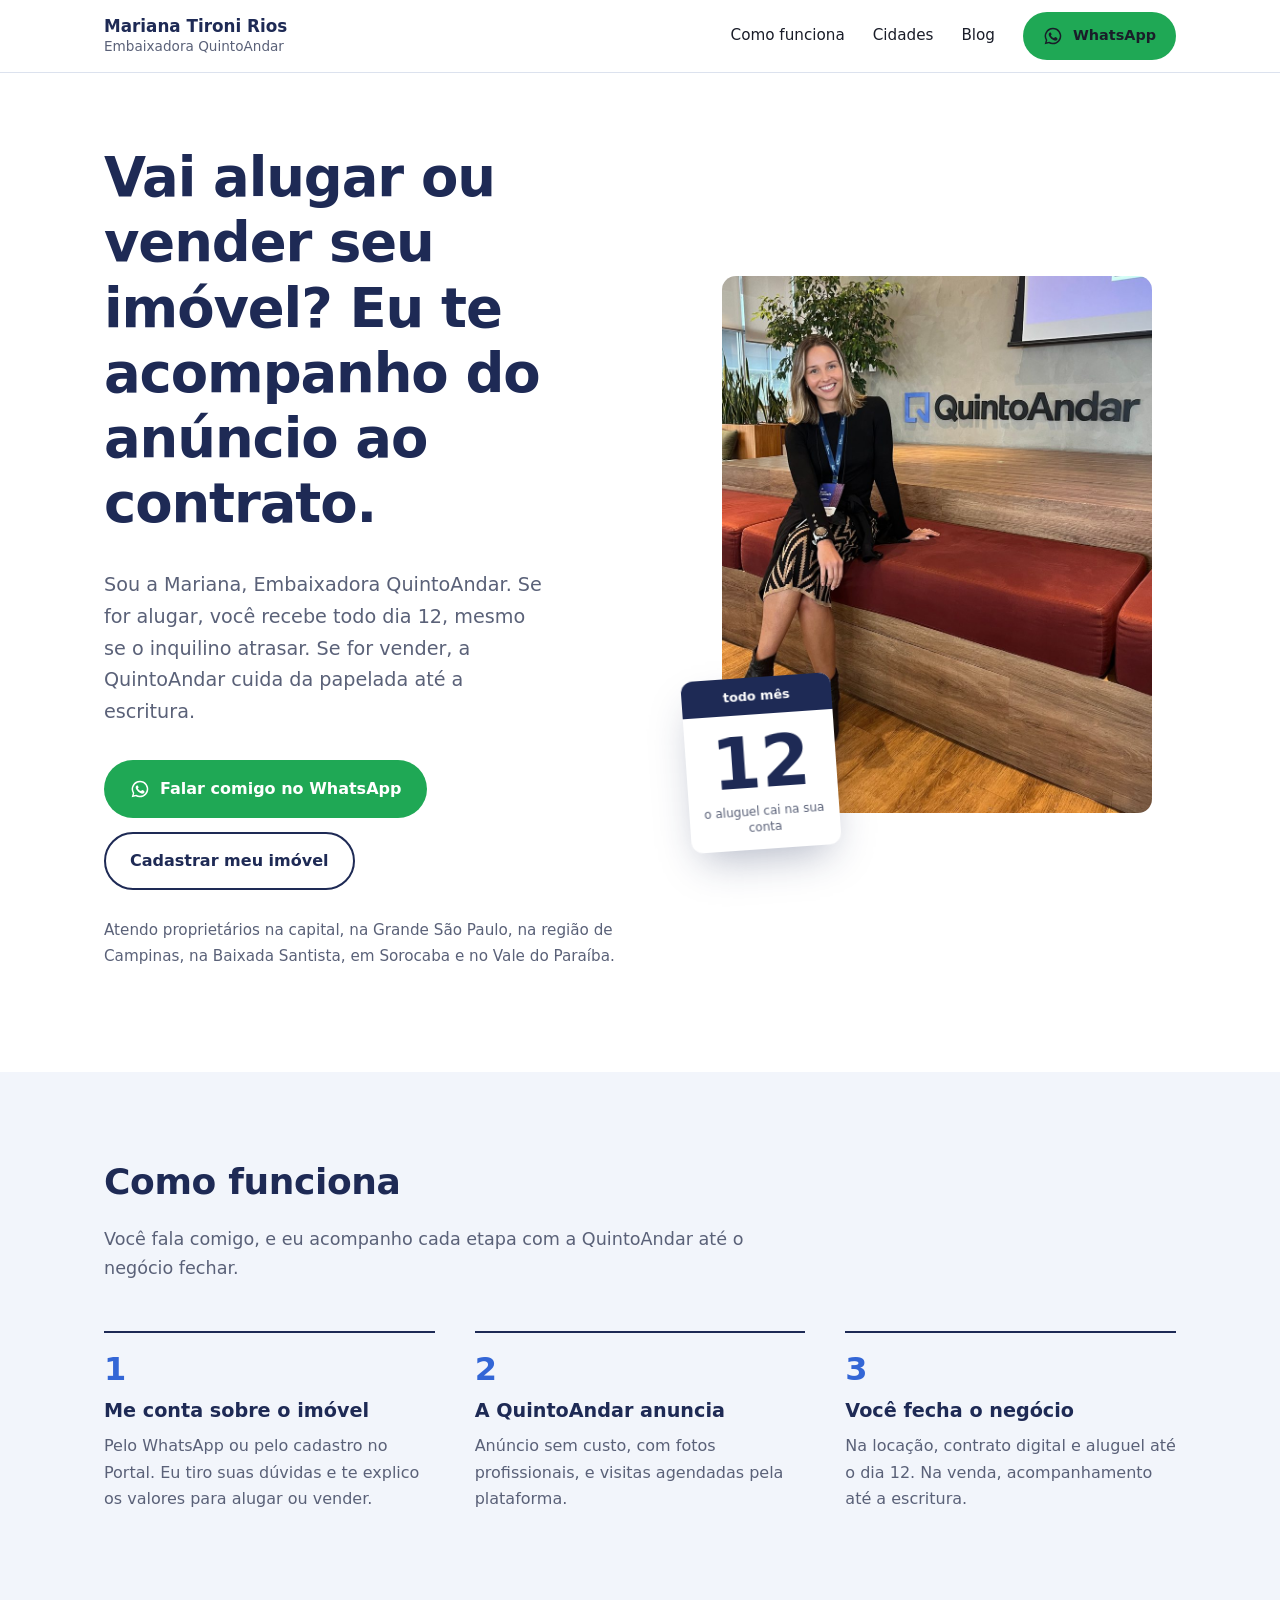
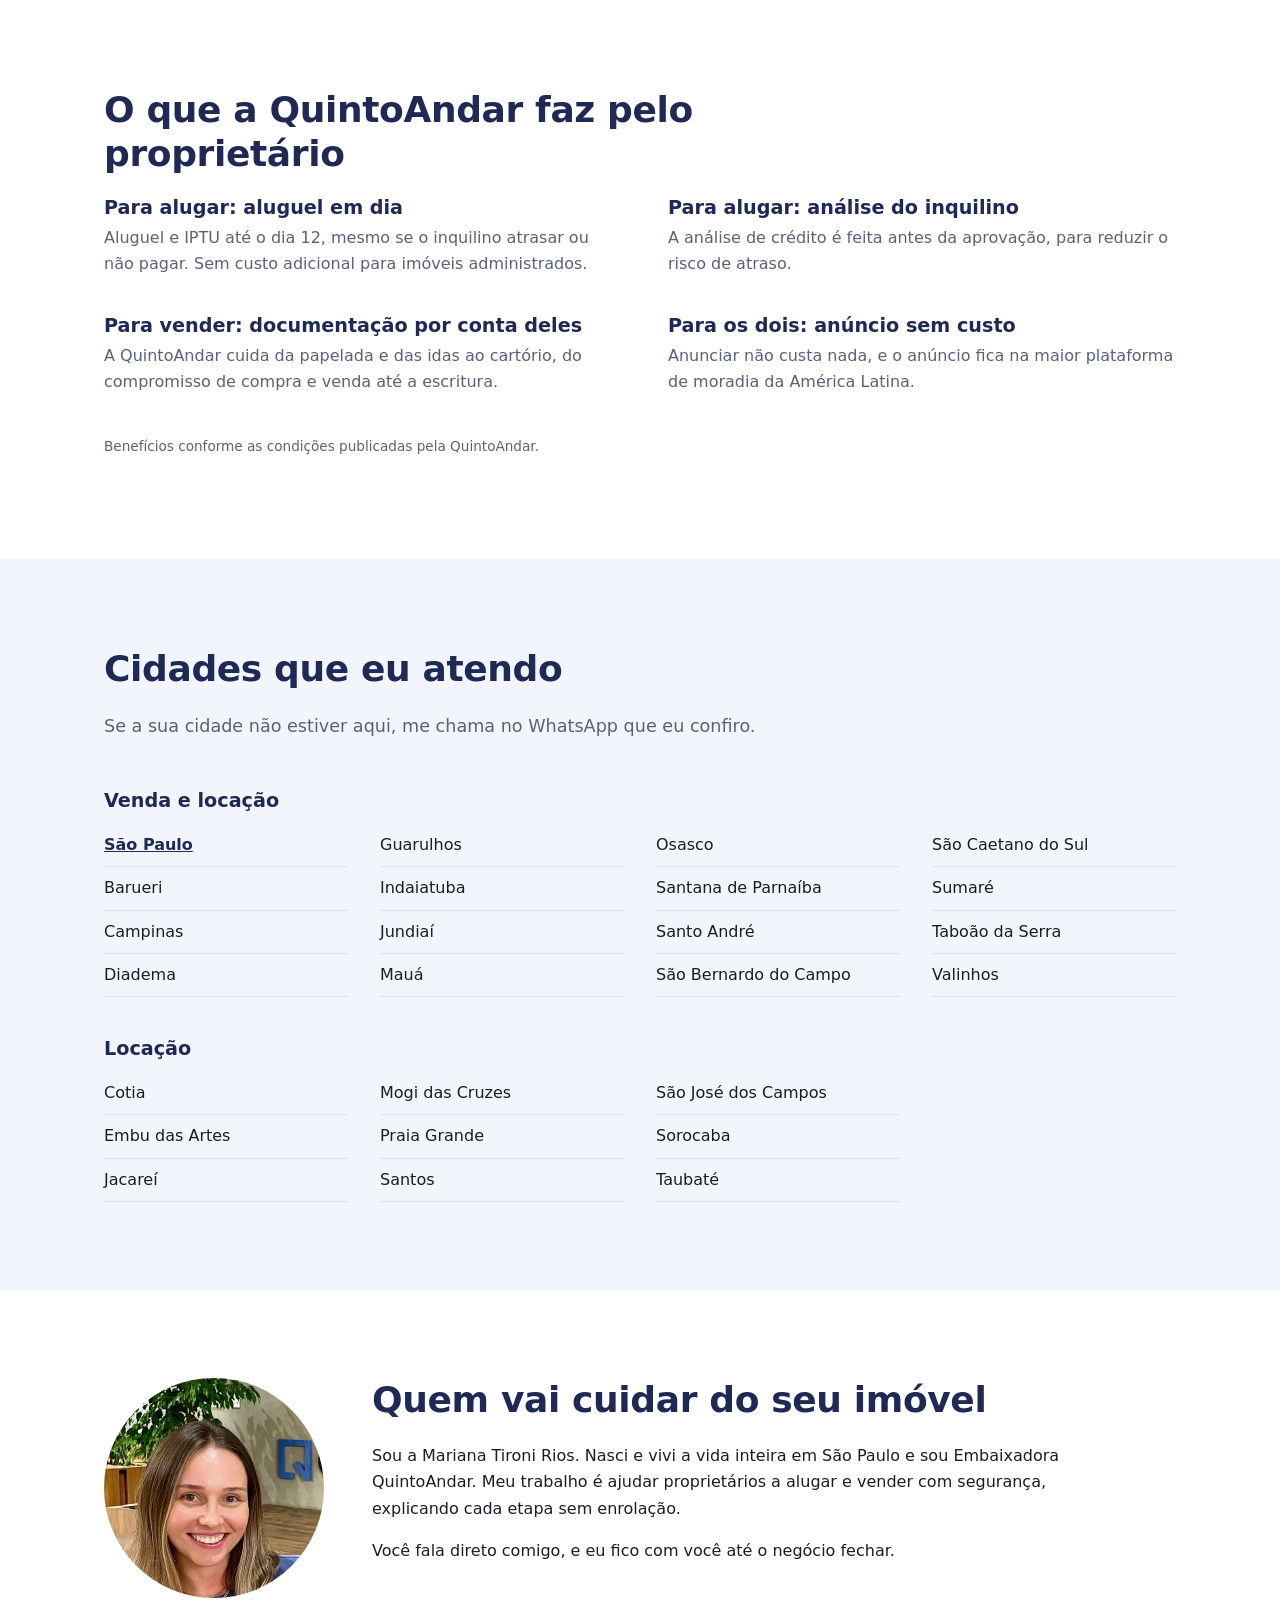
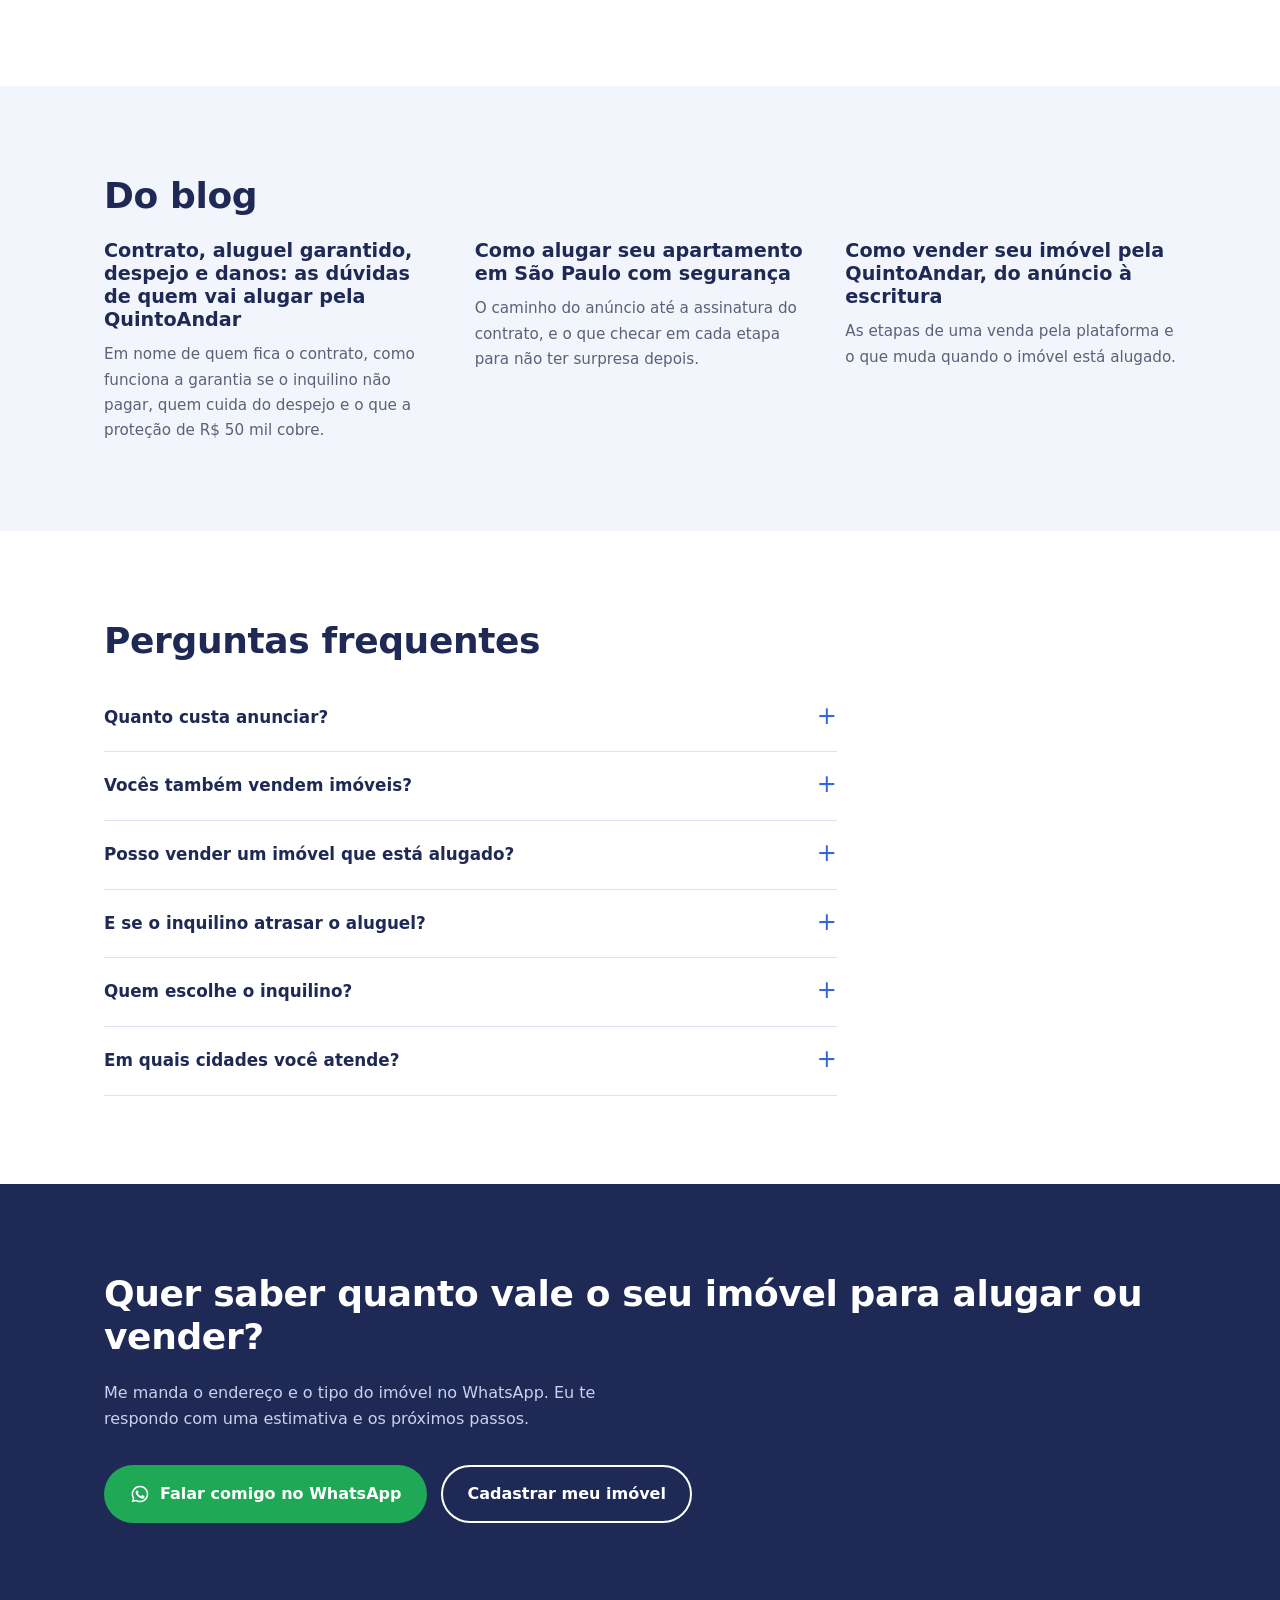
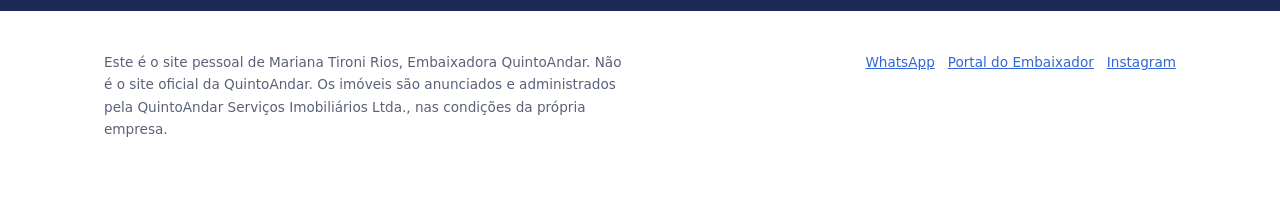
==== commit be62e758: "Add files via upload" ====
--- a/index.html
+++ b/index.html
@@ -133,9 +133,9 @@
   <div class="wrap">
     <h2>Do blog</h2>
     <ul class="artigos">
+        <li><a href="duvidas-proprietario-contrato-garantia-despejo-danos.html"><h3>Contrato, aluguel garantido, despejo e danos: as dúvidas de quem vai alugar pela QuintoAndar</h3><p>Em nome de quem fica o contrato, como funciona a garantia se o inquilino não pagar, quem cuida do despejo e o que a proteção de R$ 50 mil cobre.</p></a></li>
         <li><a href="como-alugar-apartamento-sao-paulo.html"><h3>Como alugar seu apartamento em São Paulo com segurança</h3><p>O caminho do anúncio até a assinatura do contrato, e o que checar em cada etapa para não ter surpresa depois.</p></a></li>
         <li><a href="como-vender-imovel-quintoandar.html"><h3>Como vender seu imóvel pela QuintoAndar, do anúncio à escritura</h3><p>As etapas de uma venda pela plataforma e o que muda quando o imóvel está alugado.</p></a></li>
-        <li><a href="inquilino-atrasou-aluguel-o-que-fazer.html"><h3>O inquilino atrasou o aluguel: o que o proprietário pode fazer</h3><p>Os caminhos de quem aluga direto e como funciona o pagamento garantido quando o imóvel é administrado pela QuintoAndar.</p></a></li>
     </ul>
   </div>
 </section>
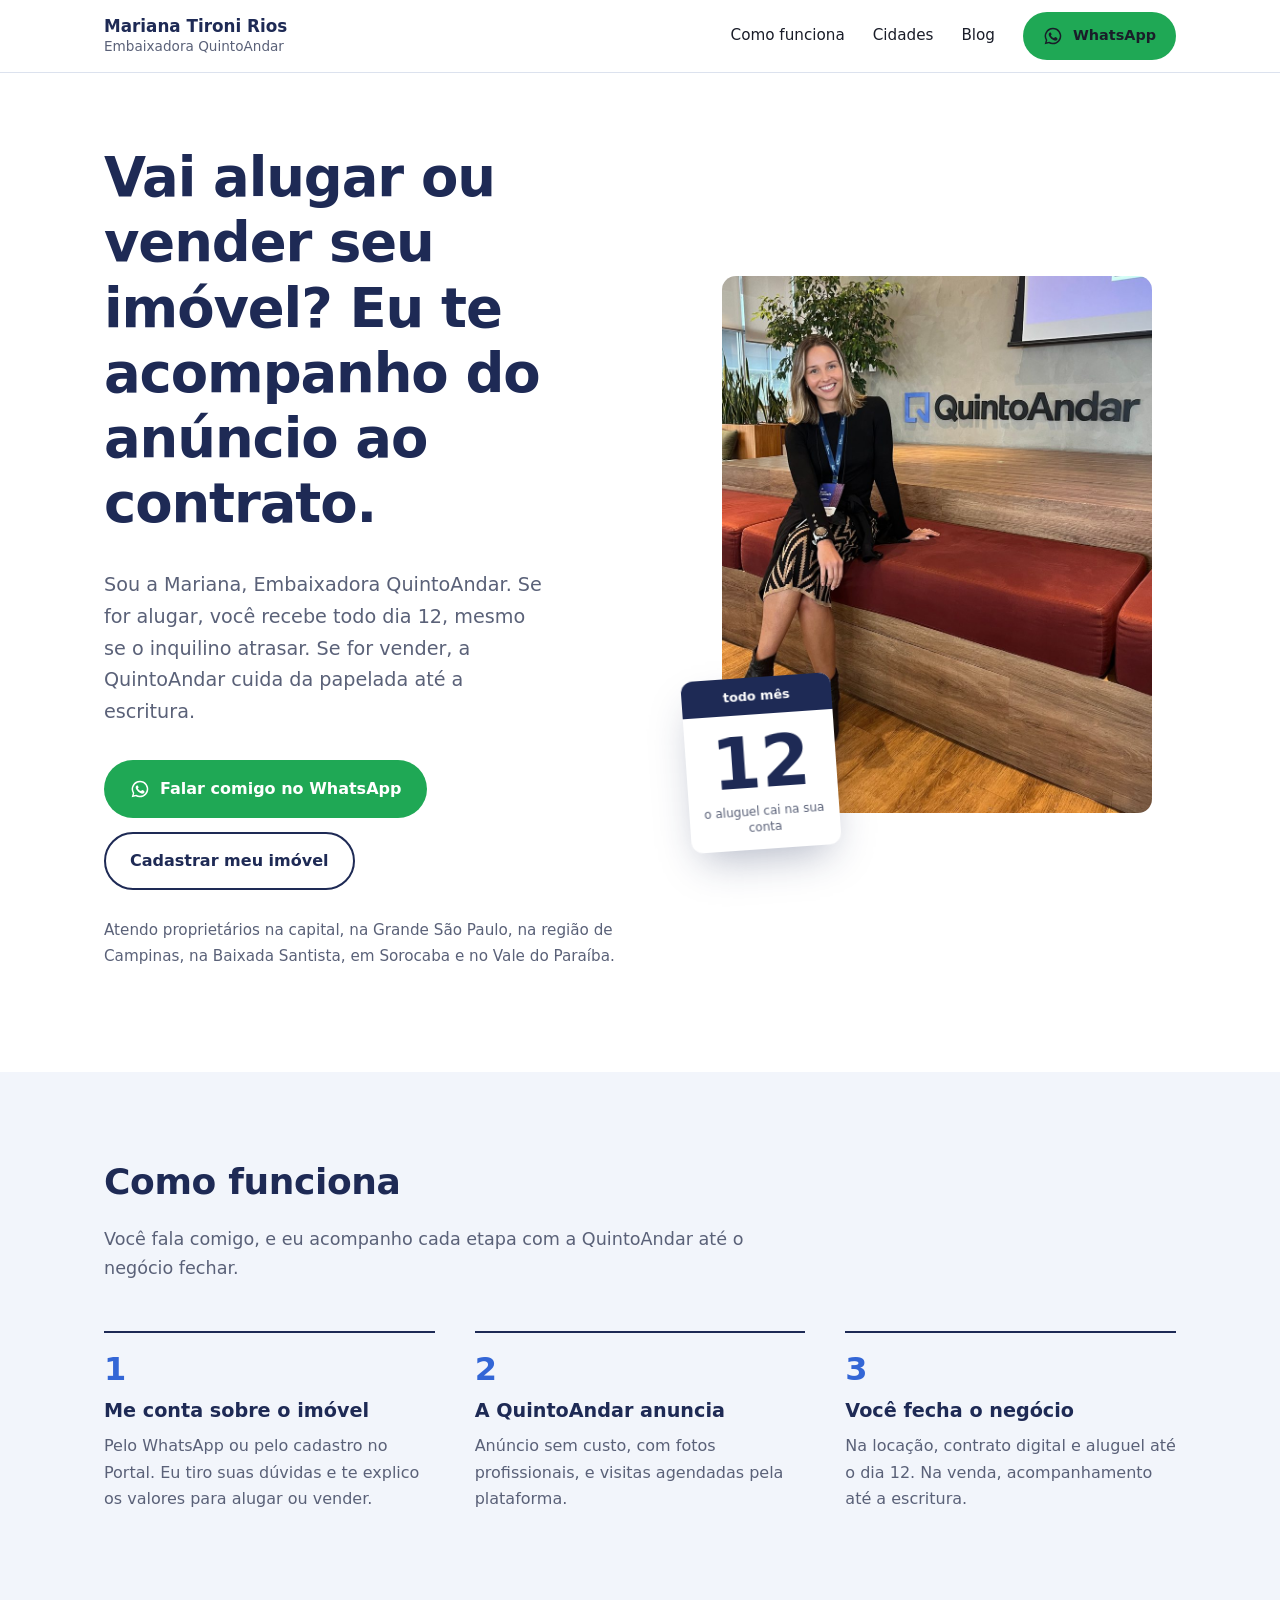
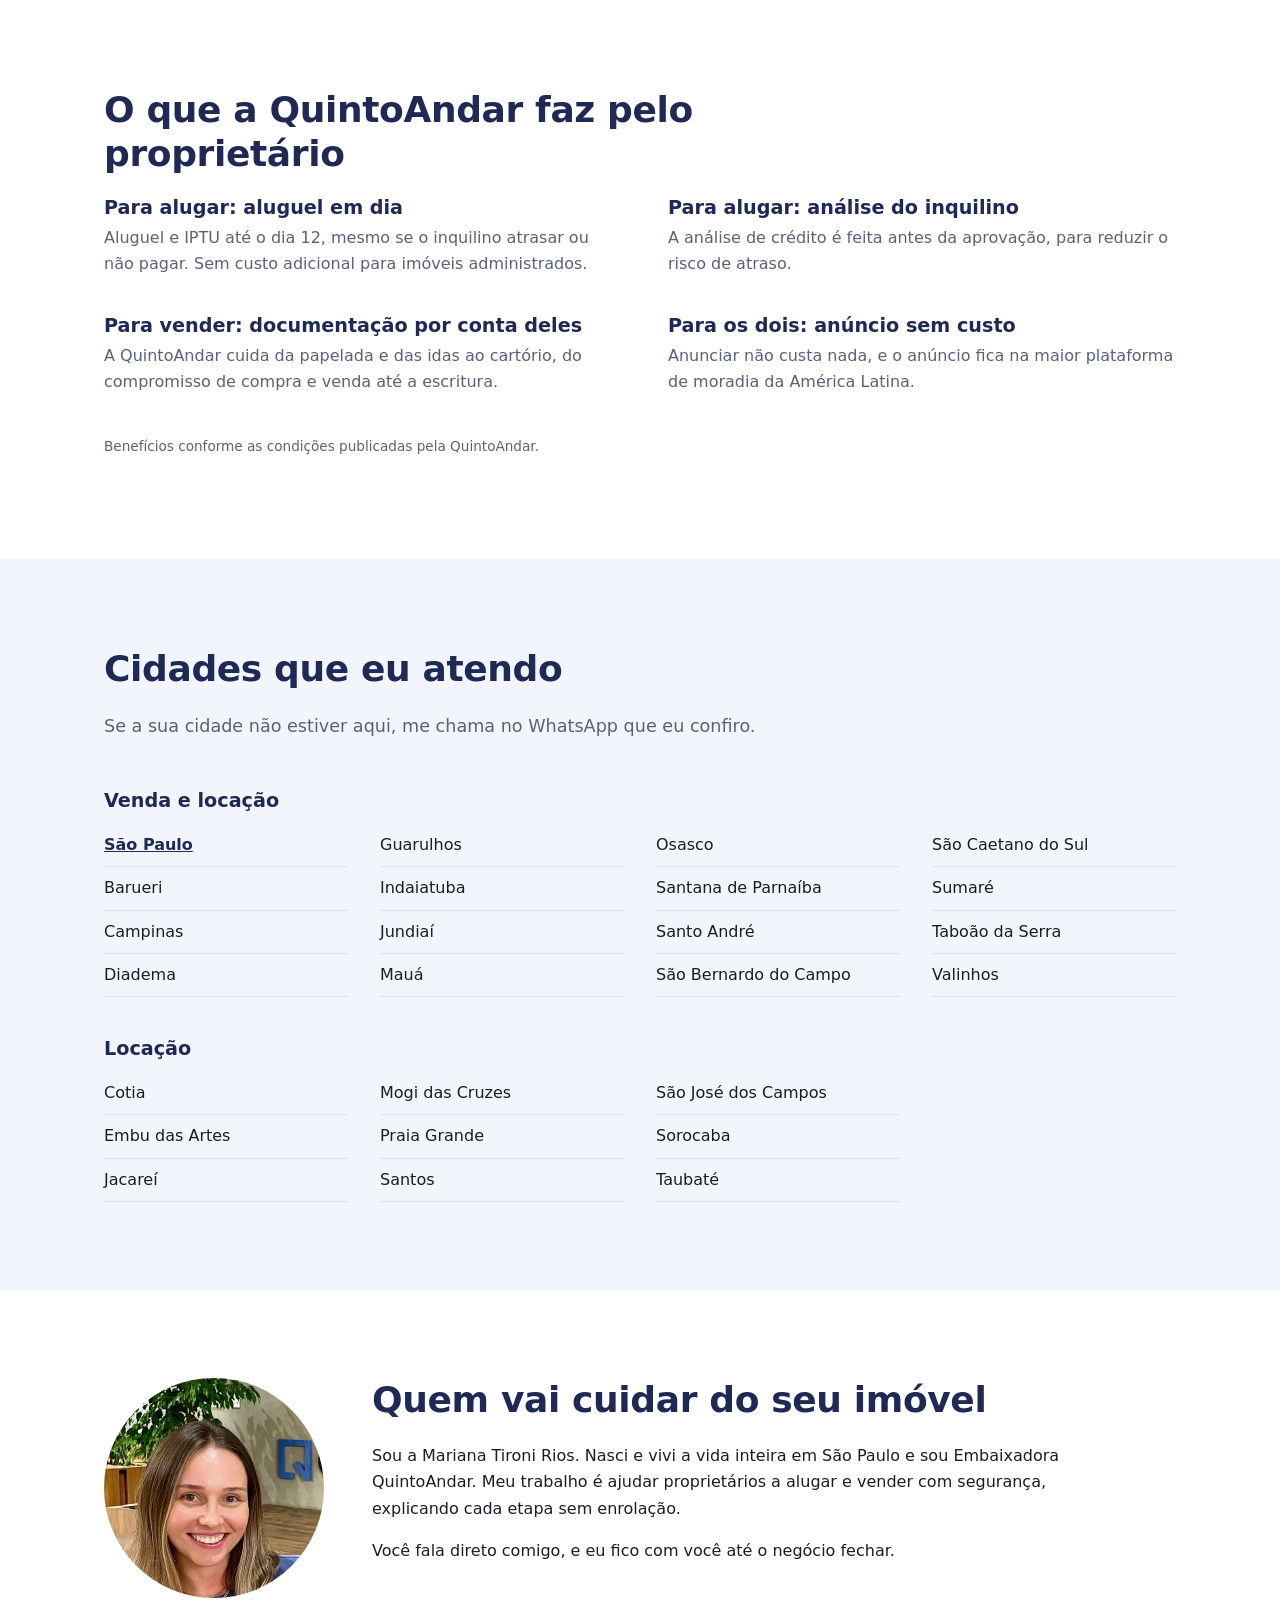
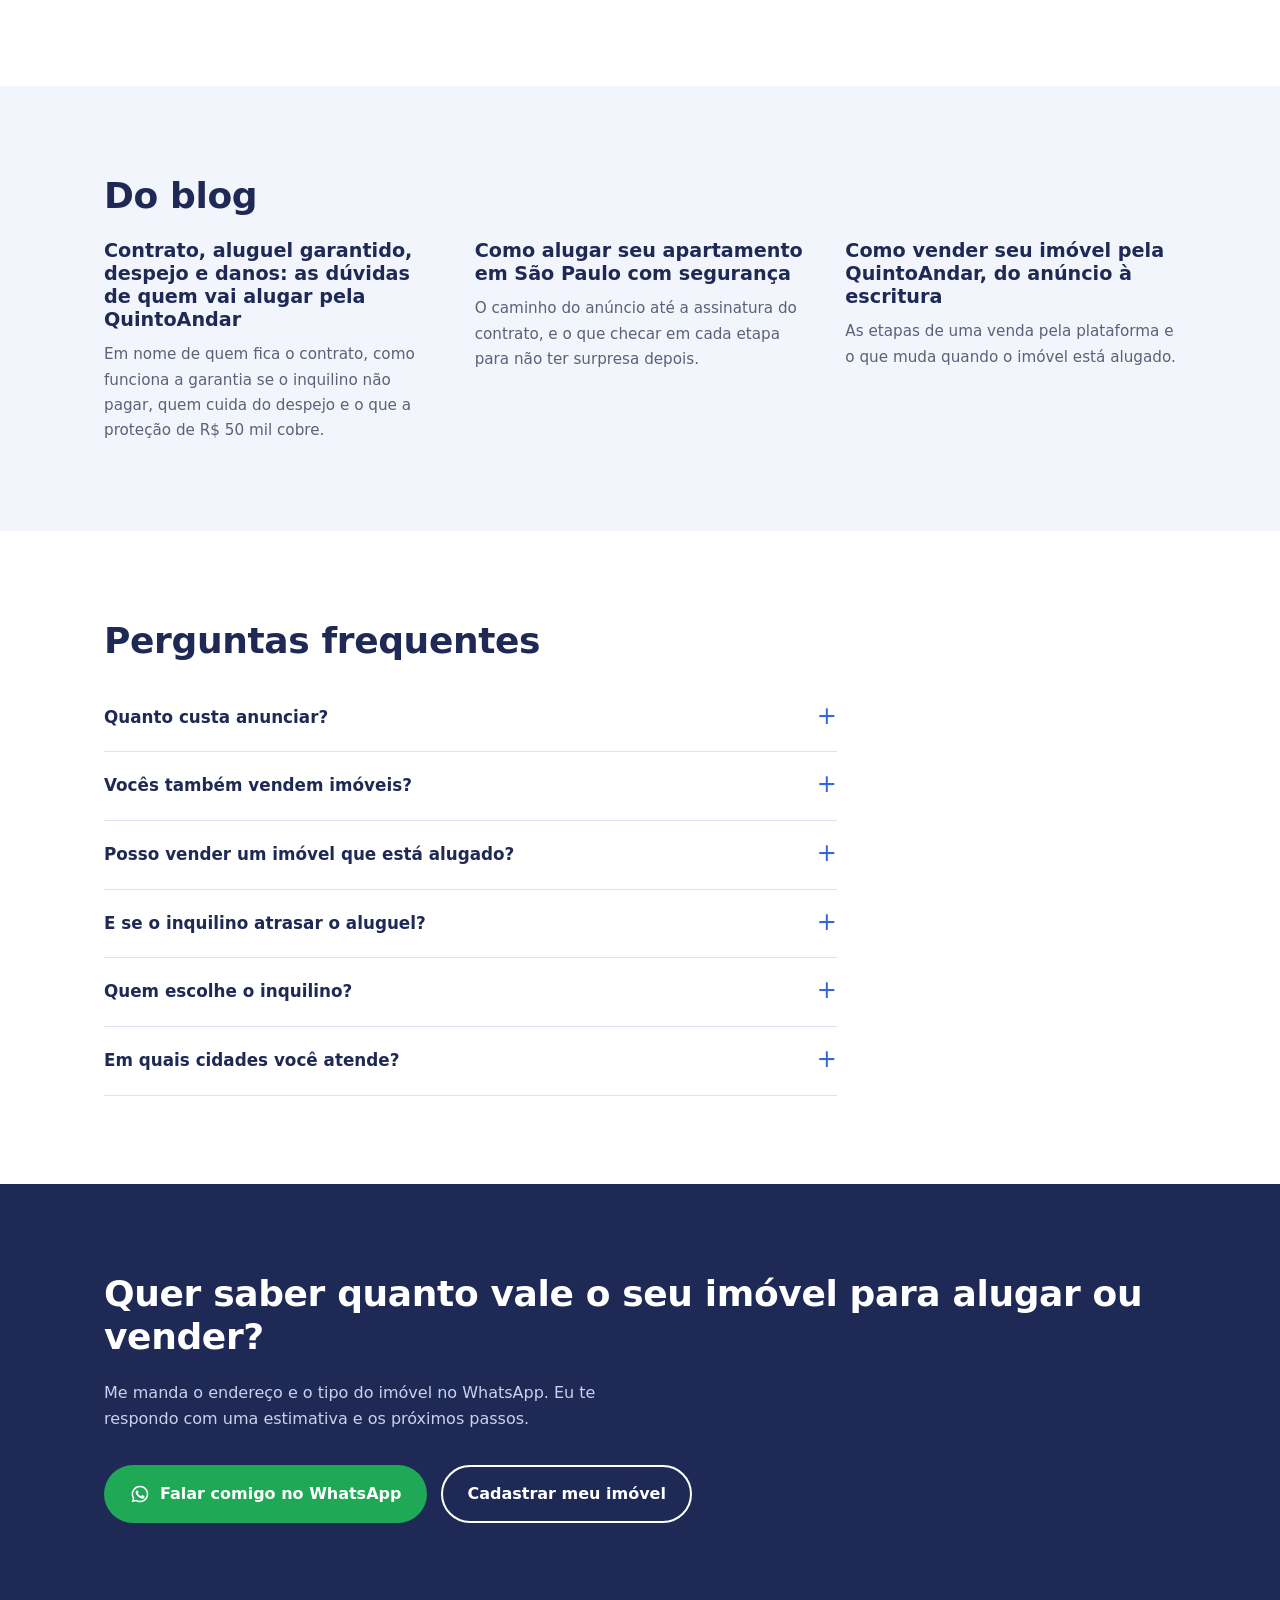
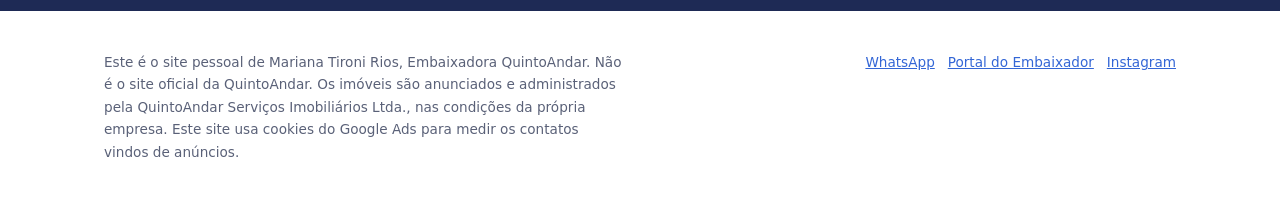
==== commit 9a2329c2: "Add files via upload" ====
--- a/index.html
+++ b/index.html
@@ -16,6 +16,22 @@
 <link rel="preconnect" href="https://fonts.gstatic.com" crossorigin>
 <link href="https://fonts.googleapis.com/css2?family=Poppins:wght@400;600;700&display=swap" rel="stylesheet">
 <link rel="stylesheet" href="style.css">
+<!-- Google Ads: medição de contatos -->
+<script async src="https://www.googletagmanager.com/gtag/js?id=AW-11475638968"></script>
+<script>
+window.dataLayer = window.dataLayer || [];
+function gtag(){dataLayer.push(arguments);}
+gtag('js', new Date());
+gtag('config', 'AW-11475638968');
+document.addEventListener('click', function (e) {
+  var a = e.target.closest && e.target.closest('a[href]');
+  if (!a) return;
+  var h = a.getAttribute('href') || '';
+  if (h.indexOf('wa.me/') !== -1 || h.indexOf('portalembaixador.quintoandar.com.br') !== -1) {
+    gtag('event', 'conversion', {'send_to': 'AW-11475638968/lo9MCKy2wr4dELi1geAq', 'transport_type': 'beacon'});
+  }
+});
+</script>
 <script type="application/ld+json">{"@context": "https://schema.org", "@type": "FAQPage", "mainEntity": [{"@type": "Question", "name": "Quanto custa anunciar?", "acceptedAnswer": {"@type": "Answer", "text": "Anunciar não custa nada, nem para alugar nem para vender. Na locação, a QuintoAndar só cobra depois que o contrato é assinado. Te passo os valores exatos do seu caso antes de qualquer decisão."}}, {"@type": "Question", "name": "Vocês também vendem imóveis?", "acceptedAnswer": {"@type": "Answer", "text": "Sim. Nas cidades de venda e locação da lista, você pode anunciar o imóvel para venda. A QuintoAndar acompanha a negociação e cuida da documentação até a escritura."}}, {"@type": "Question", "name": "Posso vender um imóvel que está alugado?", "acceptedAnswer": {"@type": "Answer", "text": "Pode. A Lei do Inquilinato exige que o inquilino seja avisado por escrito e tenha a preferência de compra nas mesmas condições. Ele tem 30 dias para responder."}}, {"@type": "Question", "name": "E se o inquilino atrasar o aluguel?", "acceptedAnswer": {"@type": "Answer", "text": "Com o imóvel administrado pela QuintoAndar, você recebe o aluguel e o IPTU até o dia 12 de cada mês, mesmo que o inquilino atrase ou não pague. A cobrança fica com a QuintoAndar."}}, {"@type": "Question", "name": "Quem escolhe o inquilino?", "acceptedAnswer": {"@type": "Answer", "text": "A QuintoAndar faz a análise de crédito de quem se interessa pelo imóvel. Você acompanha as propostas e decide."}}, {"@type": "Question", "name": "Em quais cidades você atende?", "acceptedAnswer": {"@type": "Answer", "text": "No estado de São Paulo: a capital, a Grande São Paulo, a região de Campinas, a Baixada Santista, Sorocaba e o Vale do Paraíba. A lista completa, separada entre venda e locação, está nesta página."}}]}</script>
 <script type="application/ld+json">{"@context": "https://schema.org", "@type": "Person", "name": "Mariana Tironi Rios", "jobTitle": "Embaixadora QuintoAndar", "url": "https://marianatironi-imoveis.github.io/", "image": "https://marianatironi-imoveis.github.io/mariana-rosto.jpg", "sameAs": ["https://www.instagram.com/maritironi.marcadoimob/"], "areaServed": ["São Paulo", "Barueri", "Campinas", "Diadema", "Guarulhos", "Indaiatuba", "Jundiaí", "Mauá", "Osasco", "Santana de Parnaíba", "Santo André", "São Bernardo do Campo", "São Caetano do Sul", "Sumaré", "Taboão da Serra", "Valinhos", "Cotia", "Embu das Artes", "Jacareí", "Mogi das Cruzes", "Praia Grande", "Santos", "São José dos Campos", "Sorocaba", "Taubaté"]}</script>
 </head>
@@ -166,7 +182,7 @@
 </main>
 <footer class="rodape">
   <div class="wrap">
-    <p>Este é o site pessoal de Mariana Tironi Rios, Embaixadora QuintoAndar. Não é o site oficial da QuintoAndar. Os imóveis são anunciados e administrados pela QuintoAndar Serviços Imobiliários Ltda., nas condições da própria empresa.</p>
+    <p>Este é o site pessoal de Mariana Tironi Rios, Embaixadora QuintoAndar. Não é o site oficial da QuintoAndar. Os imóveis são anunciados e administrados pela QuintoAndar Serviços Imobiliários Ltda., nas condições da própria empresa. Este site usa cookies do Google Ads para medir os contatos vindos de anúncios.</p>
     <p><a href="https://wa.me/5511995204993?text=Oi%20Mariana%2C%20vi%20seu%20site%20e%20quero%20falar%20sobre%20o%20meu%20im%C3%B3vel." target="_blank" rel="noopener">WhatsApp</a> &nbsp; <a href="https://portalembaixador.quintoandar.com.br/cartaovisitas/maritironirios-4036252" target="_blank" rel="noopener">Portal do Embaixador</a> &nbsp; <a href="https://www.instagram.com/maritironi.marcadoimob/" target="_blank" rel="noopener">Instagram</a></p>
   </div>
 </footer>
